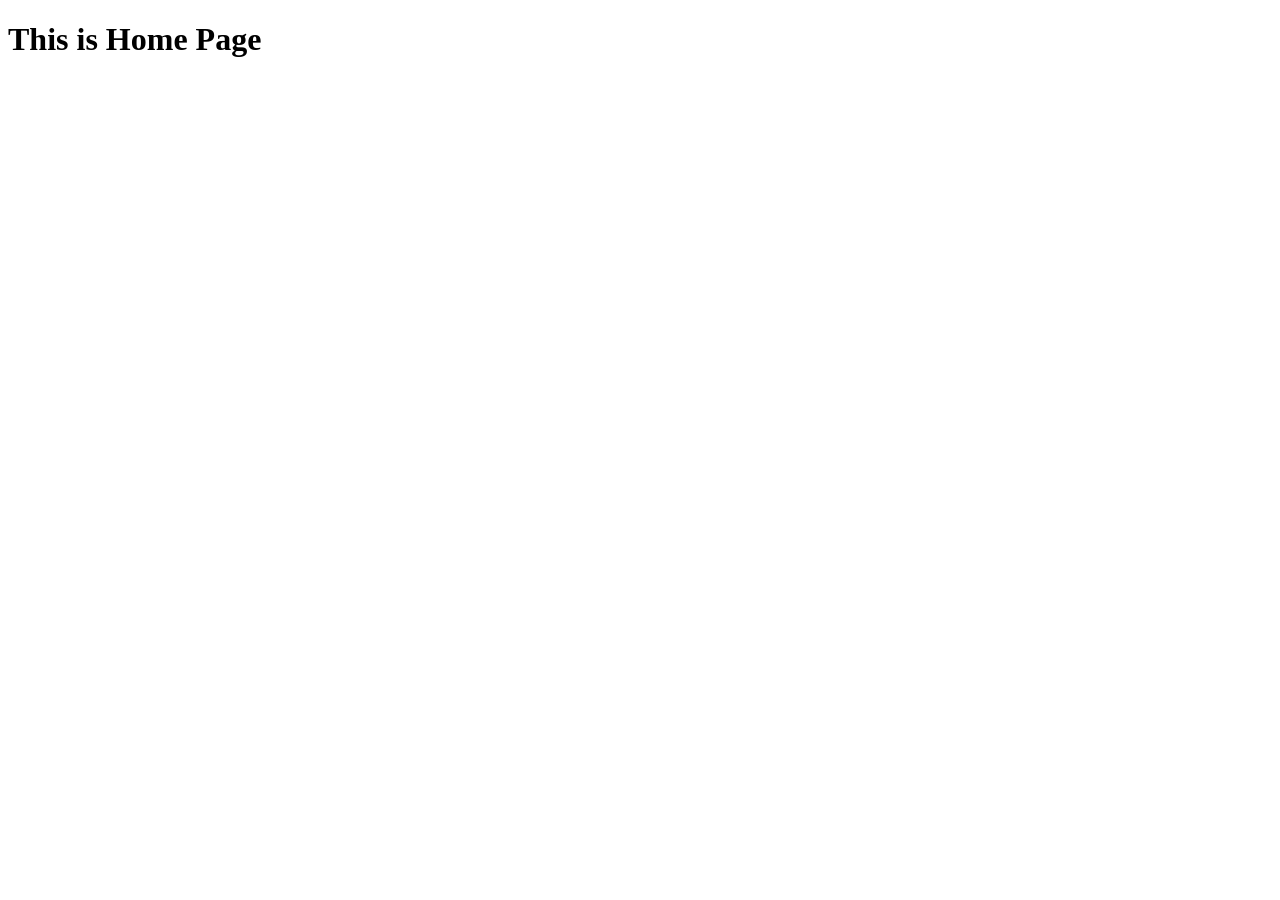
==== index.html @ 0b6b636c "Initial commit" ====
<!DOCTYPE html>
<html lang="en">
<head>
    <meta charset="UTF-8">
    <meta name="viewport" content="width=device-width, initial-scale=1.0">
    <title>Studio Ghibli</title>
</head>
<body>
    <h1>This is Home Page</h1>
</body>
</html>
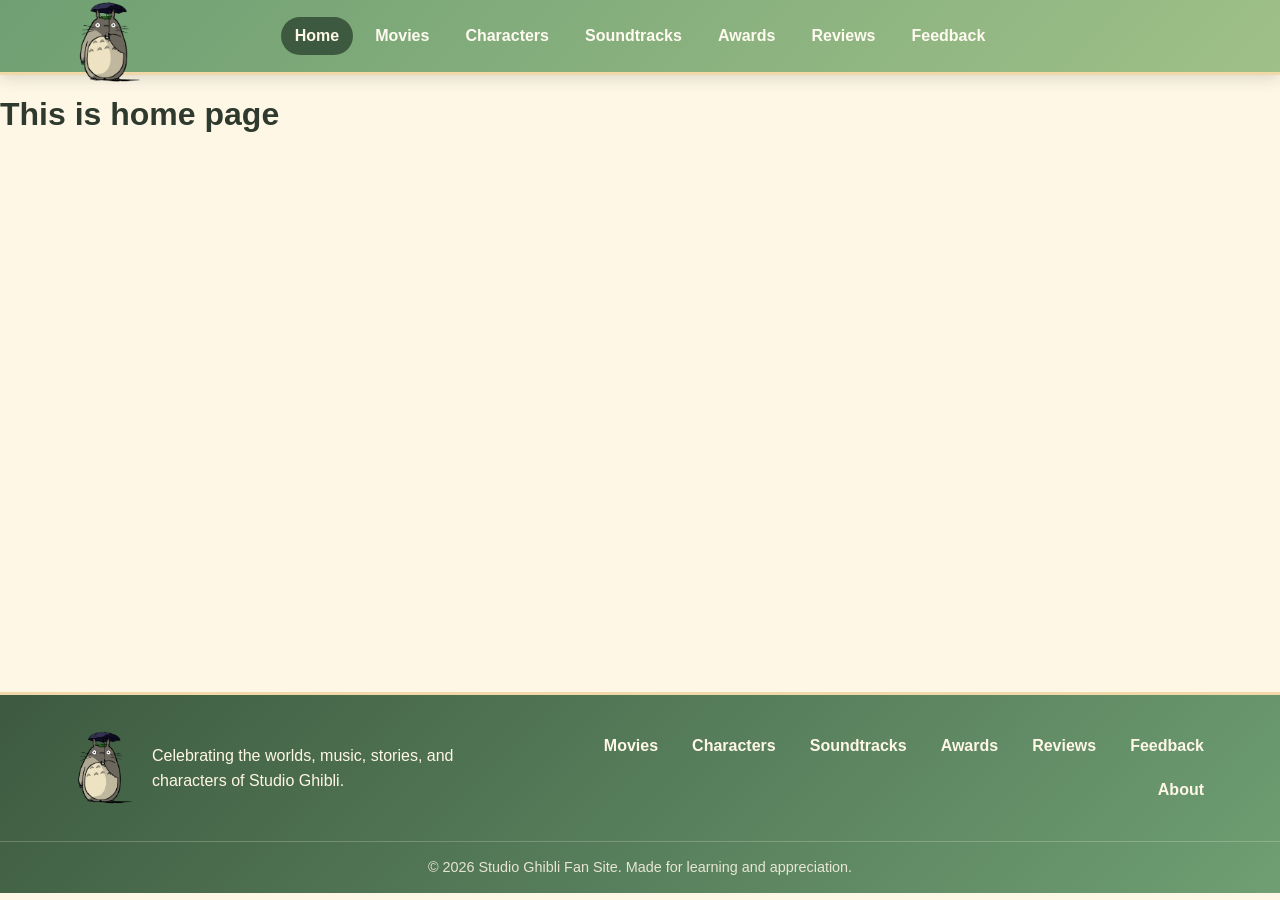
==== commit d8feaad8: "Developed nav bar and footer implemented responsive function for navbar and footer used Totoro as lo" ====
--- a/index.html
+++ b/index.html
@@ -1,11 +1,75 @@
 <!DOCTYPE html>
 <html lang="en">
+
 <head>
     <meta charset="UTF-8">
     <meta name="viewport" content="width=device-width, initial-scale=1.0">
     <title>Studio Ghibli</title>
+    <link rel="stylesheet" href="style/style.css">
 </head>
+
 <body>
-    <h1>This is Home Page</h1>
+    <header>
+        <nav class="navbar">
+            <div class="nav-container">
+
+                <!-- Logo -->
+                <div class="logo">
+                    <a href="index.html">
+                        <img src="assets/logo/pngwing.com.png" alt="Studio Ghibli Logo">
+                    </a>
+                </div>
+
+                <!-- Hamburger toggle -->
+                <input type="checkbox" id="menu-toggle" aria-label="Open navigation menu">
+                <label for="menu-toggle" class="menu-icon" aria-label="Toggle navigation menu">
+                    <span></span>
+                    <span></span>
+                    <span></span>
+                </label>
+
+                <!-- Menu -->
+                <ul class="menu">
+                    <li><a href="index.html" class="active">Home</a></li>
+                    <li><a href="movies.html">Movies</a></li>
+                    <li><a href="characters.html">Characters</a></li>
+                    <li><a href="soundtracks.html">Soundtracks</a></li>
+                    <li><a href="awards.html">Awards</a></li>
+                    <li><a href="reviews.html">Reviews</a></li>
+                    <li><a href="feedback.html">Feedback</a></li>
+                </ul>
+
+            </div>
+        </nav>
+    </header>
+
+    <main>
+        <h1>This is home page</h1>
+        <img src="assets/images/logo.png" alt="" width="1500px">
+    </main>
+
+    <footer class="site-footer">
+        <div class="footer-container">
+            <div class="footer-brand">
+                <img src="assets/logo/pngwing.com.png" alt="Studio Ghibli Logo">
+                <p>Celebrating the worlds, music, stories, and characters of Studio Ghibli.</p>
+            </div>
+
+            <div class="footer-links">
+                <a href="movies.html">Movies</a>
+                <a href="characters.html">Characters</a>
+                <a href="soundtracks.html">Soundtracks</a>
+                <a href="awards.html">Awards</a>
+                <a href="reviews.html">Reviews</a>
+                <a href="feedback.html">Feedback</a>
+                <a href="about.html">About</a>
+            </div>
+        </div>
+
+        <div class="footer-bottom">
+            <p>&copy; 2026 Studio Ghibli Fan Site. Made for learning and appreciation.</p>
+        </div>
+    </footer>
 </body>
-</html>+
+</html>
--- a/style/style.css
+++ b/style/style.css
@@ -0,0 +1,324 @@
+/* Reset small spacing issues */
+* {
+    box-sizing: border-box;
+}
+
+body {
+    margin: 0;
+    font-family: "Trebuchet MS", Arial, sans-serif;
+    background-color: #fff7e6;
+    color: #2f3a2f;
+    min-height: 100vh;
+}
+
+main {
+    min-height: 60vh;
+}
+
+header {
+    position: sticky;
+    top: 0;
+    z-index: 1000;
+}
+
+/* Navbar */
+.navbar {
+    background: linear-gradient(135deg, #6f9f73, #9fc088);
+    border-bottom: 3px solid #f0d8a8;
+    box-shadow: 0 4px 14px rgba(47, 58, 47, 0.16);
+}
+
+/* Container */
+.nav-container {
+    display: flex;
+    align-items: center;
+    justify-content: center;
+    position: relative;
+    max-width: 1200px;
+    margin: auto;
+    min-height: 72px;
+    padding: 10px 24px;
+}
+
+/* Logo */
+.logo {
+    display: flex;
+    align-items: center;
+    position: absolute;
+    left: 24px;
+    z-index: 2;
+}
+
+.logo img {
+    width: 80px;
+    display: block;
+    padding-top: 13px;
+}
+
+/* Menu */
+.menu {
+    list-style: none;
+    display: flex;
+    align-items: center;
+    justify-content: flex-end;
+    gap: 8px;
+    margin: 0;
+    padding: 0;
+}
+
+/* Links */
+.menu a {
+    display: block;
+    text-decoration: none;
+    color: #fffaf0;
+    font-weight: 600;
+    padding: 10px 14px;
+    border-radius: 999px;
+    transition: background-color 0.25s ease, color 0.25s ease, transform 0.25s ease;
+}
+
+/* Hover */
+.menu a:hover,
+.menu a:focus-visible {
+    background-color: rgba(255, 247, 230, 0.24);
+    color: #ffffff;
+    outline: none;
+    transform: translateY(-1px);
+}
+
+/* Active */
+.menu a.active {
+    background-color: #3d5a40;
+    color: #fff7e6;
+}
+
+/* Hide checkbox */
+#menu-toggle {
+    position: absolute;
+    opacity: 0;
+    pointer-events: none;
+}
+
+/* Hamburger icon */
+.menu-icon {
+    display: none;
+    flex-direction: column;
+    justify-content: center;
+    align-items: center;
+    cursor: pointer;
+    gap: 6px;
+    width: 44px;
+    height: 44px;
+    border: 2px solid rgba(255, 247, 230, 0.65);
+    border-radius: 50%;
+    background-color: rgba(61, 90, 64, 0.16);
+    transition: background-color 0.25s ease;
+}
+
+.menu-icon span {
+    width: 23px;
+    height: 3px;
+    background-color: #fff7e6;
+    display: block;
+    border-radius: 2px;
+    transition: transform 0.25s ease, opacity 0.25s ease;
+}
+
+/* Responsive */
+@media (max-width: 900px) {
+
+    .nav-container {
+        justify-content: space-between;
+        min-height: 56px;
+        padding: 4px 18px;
+    }
+
+    .logo {
+        position: absolute;
+        left: 18px;
+        top: 50%;
+        transform: translateY(-36%);
+    }
+
+    .logo img {
+        width: 70px;
+        padding-top: 0;
+    }
+
+    /* Show hamburger */
+    .menu-icon {
+        display: flex;
+        width: 40px;
+        height: 40px;
+        margin-left: auto;
+    }
+
+    #menu-toggle:focus-visible+.menu-icon {
+        outline: 3px solid #fff7e6;
+        outline-offset: 3px;
+    }
+
+    /* Hide menu initially */
+    .menu {
+        position: absolute;
+        top: calc(100% + 3px);
+        left: 18px;
+        right: 18px;
+        width: calc(100% - 36px);
+        max-height: 0;
+        overflow: hidden;
+        flex-direction: column;
+        align-items: stretch;
+        gap: 4px;
+        background-color: rgba(77, 116, 82, 0.98);
+        border: 0 solid #f0d8a8;
+        border-radius: 0 0 18px 18px;
+        box-shadow: 0 12px 24px rgba(47, 58, 47, 0.22);
+        transform: translateY(-8px);
+        opacity: 0;
+        visibility: hidden;
+        pointer-events: none;
+        transition: max-height 0.3s ease, opacity 0.25s ease, transform 0.25s ease, padding 0.25s ease, visibility 0.25s ease;
+    }
+
+    /* Show menu when checked */
+    #menu-toggle:checked+.menu-icon+.menu {
+        max-height: 480px;
+        padding: 12px;
+        border-width: 2px;
+        opacity: 1;
+        visibility: visible;
+        pointer-events: auto;
+        transform: translateY(0);
+    }
+
+    #menu-toggle:checked+.menu-icon {
+        background-color: rgba(61, 90, 64, 0.38);
+    }
+
+    #menu-toggle:checked+.menu-icon span:nth-child(1) {
+        transform: translateY(9px) rotate(45deg);
+    }
+
+    #menu-toggle:checked+.menu-icon span:nth-child(2) {
+        opacity: 0;
+    }
+
+    #menu-toggle:checked+.menu-icon span:nth-child(3) {
+        transform: translateY(-9px) rotate(-45deg);
+    }
+
+    /* Links full width */
+    .menu a {
+        width: 100%;
+        text-align: center;
+        padding: 13px 16px;
+        border-radius: 12px;
+    }
+}
+
+@media (max-width: 480px) {
+    .nav-container {
+        min-height: 50px;
+        padding: 3px 14px;
+    }
+
+    .logo {
+        left: 14px;
+    }
+
+    .logo img {
+        width: 62px;
+    }
+
+    .menu {
+        left: 14px;
+        right: 14px;
+        width: calc(100% - 28px);
+    }
+}
+
+/* Footer */
+.site-footer {
+    margin-top: 56px;
+    background: linear-gradient(135deg, #3d5a40, #6f9f73);
+    border-top: 3px solid #f0d8a8;
+    color: #fff7e6;
+}
+
+.footer-container {
+    display: flex;
+    align-items: center;
+    justify-content: space-between;
+    gap: 32px;
+    max-width: 1200px;
+    margin: 0 auto;
+    padding: 32px 24px;
+}
+
+.footer-brand {
+    display: flex;
+    align-items: center;
+    gap: 16px;
+    max-width: 430px;
+}
+
+.footer-brand img {
+    width: 72px;
+    height: auto;
+    flex-shrink: 0;
+}
+
+.footer-brand p,
+.footer-bottom p {
+    margin: 0;
+    line-height: 1.6;
+}
+
+.footer-links {
+    display: flex;
+    flex-wrap: wrap;
+    justify-content: flex-end;
+    gap: 10px;
+}
+
+.footer-links a {
+    color: #fff7e6;
+    text-decoration: none;
+    font-weight: 600;
+    padding: 8px 12px;
+    border-radius: 999px;
+    transition: background-color 0.25s ease, transform 0.25s ease;
+}
+
+.footer-links a:hover,
+.footer-links a:focus-visible {
+    background-color: rgba(255, 247, 230, 0.18);
+    outline: none;
+    transform: translateY(-1px);
+}
+
+.footer-bottom {
+    border-top: 1px solid rgba(255, 247, 230, 0.22);
+    padding: 14px 24px;
+    text-align: center;
+    font-size: 0.9rem;
+    color: rgba(255, 247, 230, 0.86);
+}
+
+@media (max-width: 760px) {
+    .footer-container {
+        flex-direction: column;
+        align-items: center;
+        text-align: center;
+        padding: 28px 18px;
+    }
+
+    .footer-brand {
+        flex-direction: column;
+    }
+
+    .footer-links {
+        justify-content: center;
+    }
+}
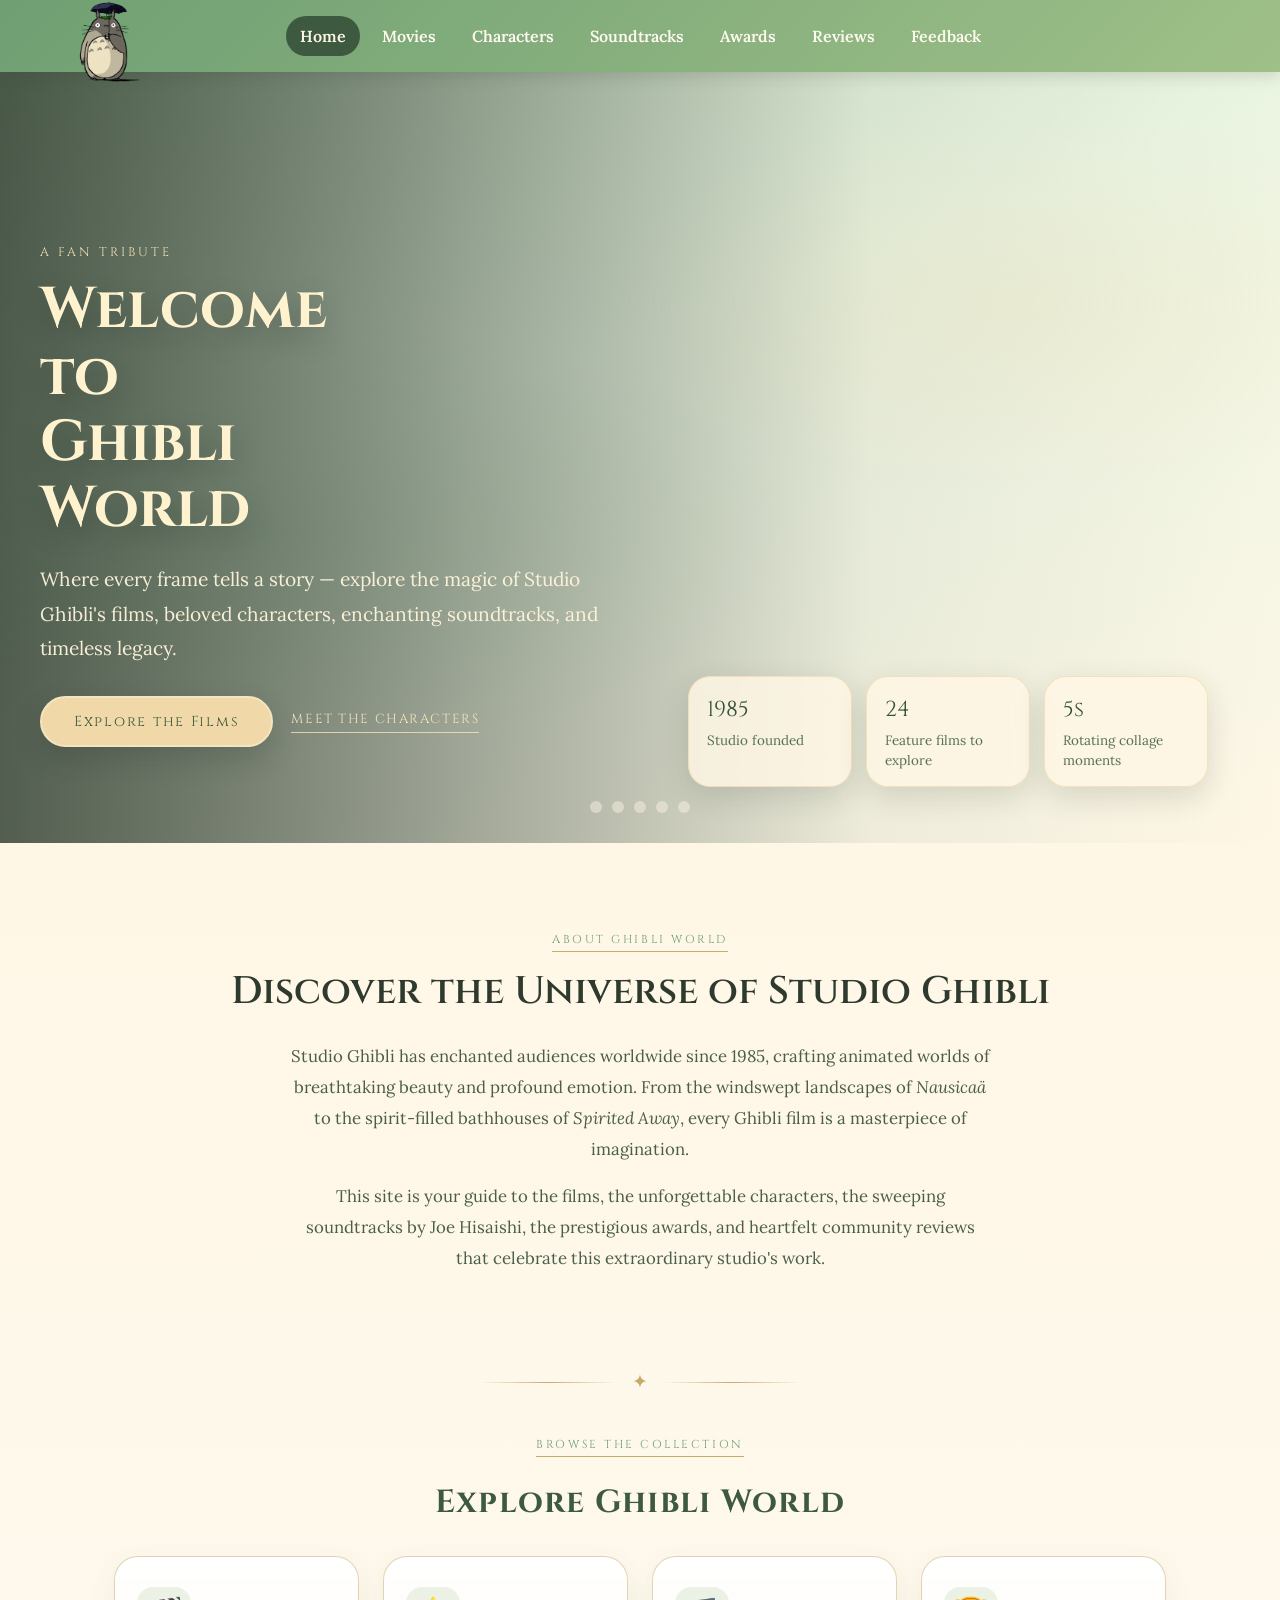
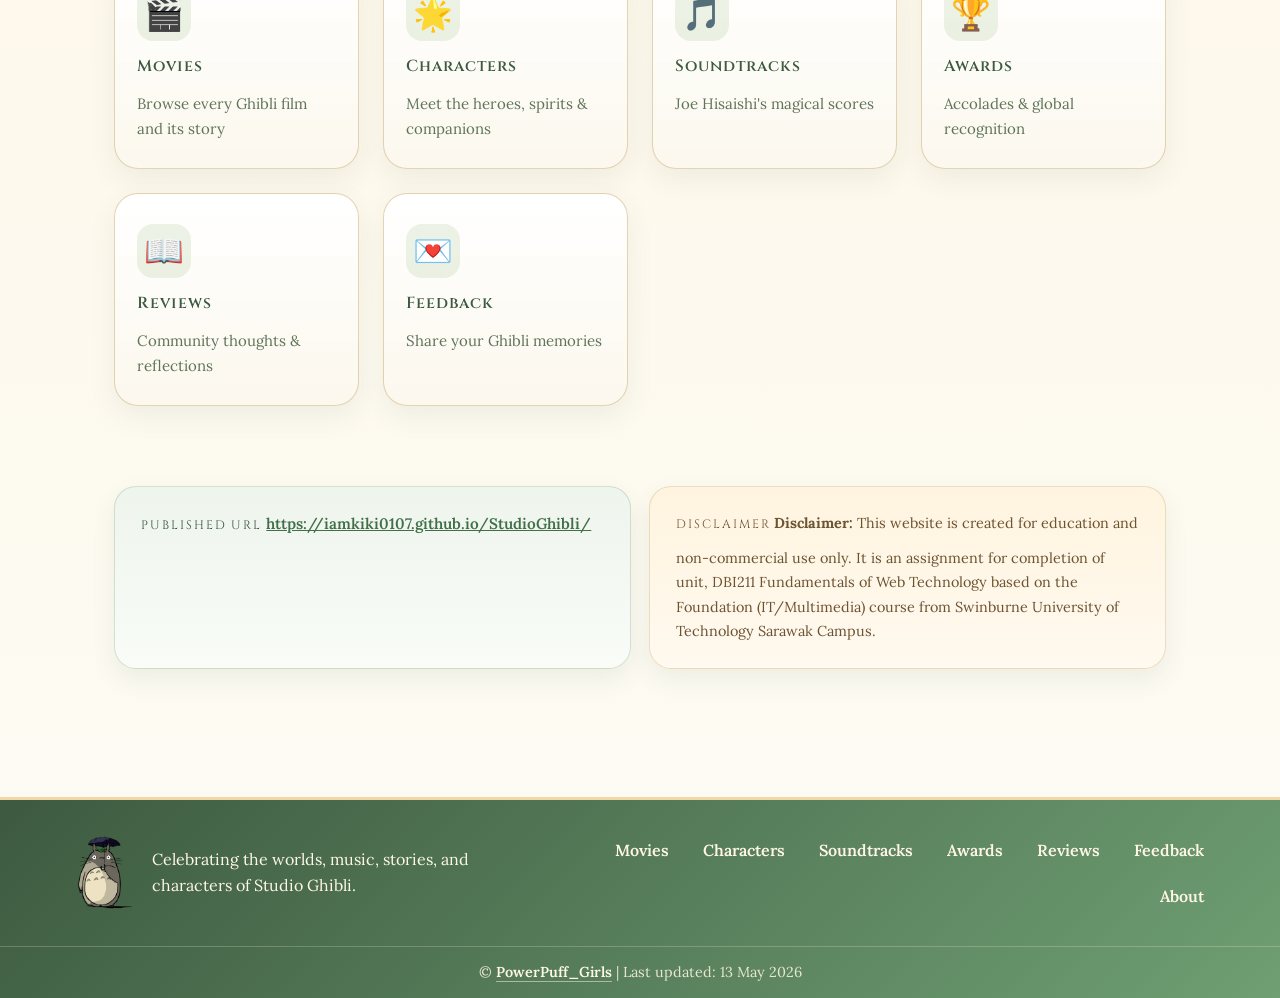
==== commit e75ad0bc: "Initial homepage setup and fixed footer to align with assignment requirements" ====
--- a/index.html
+++ b/index.html
@@ -4,8 +4,12 @@
 <head>
     <meta charset="UTF-8">
     <meta name="viewport" content="width=device-width, initial-scale=1.0">
-    <title>Studio Ghibli</title>
+    <link rel="icon" type="image/svg+xml" href="assets/logo/favicon.svg">
+    <title>Studio Ghibli - Home</title>
     <link rel="stylesheet" href="style/style.css">
+    <link
+        href="https://fonts.googleapis.com/css2?family=Cinzel:wght@400;600;700&family=Lora:ital,wght@0,400;0,500;1,400&display=swap"
+        rel="stylesheet">
 </head>
 
 <body>
@@ -43,9 +47,155 @@
         </nav>
     </header>
 
+    <!-- ════════════════════════════════
+         MAIN CONTENT
+    ════════════════════════════════ -->
     <main>
-        <h1>This is home page</h1>
-        <img src="assets/images/logo.png" alt="" width="1500px">
+
+        <!-- ── HERO BANNER ── -->
+        <section class="hero" aria-label="Hero banner">
+            <div class="hero-image-wrap" aria-hidden="true">
+                <img class="hero-slide" src="assets/images/hero-collage/Ghibli-hero-collage-1.jpg"
+                    alt="Studio Ghibli collage featuring iconic scenes">
+                <img class="hero-slide" src="assets/images/hero-collage/Ghibli-hero-collage-2.jpg"
+                    alt="Studio Ghibli collage featuring beloved characters">
+                <img class="hero-slide" src="assets/images/hero-collage/Ghibli-hero-collage-3.jpg"
+                    alt="Studio Ghibli collage featuring magical landscapes">
+                <img class="hero-slide" src="assets/images/hero-collage/Ghibli-hero-collage-4.jpg"
+                    alt="Studio Ghibli collage featuring expressive moments">
+                <img class="hero-slide" src="assets/images/hero-collage/Ghibli-hero-collage-5.jpg"
+                    alt="Studio Ghibli collage featuring fantasy worlds">
+            </div>
+
+            <div class="hero-overlay"></div>
+
+            <div class="hero-content">
+                <p class="hero-eyebrow">A fan tribute</p>
+                <h1 class="hero-title">Welcome to<br>Ghibli World</h1>
+                <p class="hero-subtitle">
+                    Where every frame tells a story — explore the magic of Studio Ghibli's films,
+                    beloved characters, enchanting soundtracks, and timeless legacy.
+                </p>
+                <div class="hero-actions">
+                    <a href="movies.html" class="hero-cta">Explore the Films</a>
+                    <a href="characters.html" class="hero-link">Meet the Characters</a>
+                </div>
+            </div>
+
+            <div class="hero-facts" aria-label="Studio Ghibli highlights">
+                <article class="hero-fact">
+                    <span class="hero-fact-value">1985</span>
+                    <span class="hero-fact-label">Studio founded</span>
+                </article>
+                <article class="hero-fact">
+                    <span class="hero-fact-value">24</span>
+                    <span class="hero-fact-label">Feature films to explore</span>
+                </article>
+                <article class="hero-fact">
+                    <span class="hero-fact-value">5s</span>
+                    <span class="hero-fact-label">Rotating collage moments</span>
+                </article>
+            </div>
+
+            <div class="hero-dots" aria-hidden="true">
+                <span class="hero-dot"></span>
+                <span class="hero-dot"></span>
+                <span class="hero-dot"></span>
+                <span class="hero-dot"></span>
+                <span class="hero-dot"></span>
+            </div>
+        </section>
+
+
+        <!-- ── INTRODUCTION ── -->
+        <section class="intro-section" aria-label="Introduction">
+            <span class="section-label">About Ghibli World</span>
+            <h2>Discover the Universe of Studio Ghibli</h2>
+            <p>
+                Studio Ghibli has enchanted audiences worldwide since 1985, crafting animated worlds of breathtaking
+                beauty and profound emotion. From the windswept landscapes of <em>Nausicaä</em> to the spirit-filled
+                bathhouses of <em>Spirited Away</em>, every Ghibli film is a masterpiece of imagination.
+            </p>
+            <p>
+                This site is your guide to the films, the unforgettable characters, the sweeping soundtracks
+                by Joe Hisaishi, the prestigious awards, and heartfelt community reviews that celebrate
+                this extraordinary studio's work.
+            </p>
+        </section>
+
+
+        <!-- ── DECORATIVE DIVIDER ── -->
+        <div class="divider" aria-hidden="true">
+            <div class="divider-line"></div>
+            <span class="divider-icon">✦</span>
+            <div class="divider-line"></div>
+        </div>
+
+
+        <!-- ── QUICK LINKS CARDS ── -->
+        <section class="quicklinks-section" aria-label="Site sections">
+            <span class="section-label">Browse the collection</span>
+            <h3>Explore Ghibli World</h3>
+            <div class="cards-grid">
+
+                <a href="movies.html" class="card">
+                    <span class="card-icon">🎬</span>
+                    <span class="card-label">Movies</span>
+                    <span class="card-desc">Browse every Ghibli film and its story</span>
+                </a>
+
+                <a href="characters.html" class="card">
+                    <span class="card-icon">🌟</span>
+                    <span class="card-label">Characters</span>
+                    <span class="card-desc">Meet the heroes, spirits & companions</span>
+                </a>
+
+                <a href="soundtracks.html" class="card">
+                    <span class="card-icon">🎵</span>
+                    <span class="card-label">Soundtracks</span>
+                    <span class="card-desc">Joe Hisaishi's magical scores</span>
+                </a>
+
+                <a href="awards.html" class="card">
+                    <span class="card-icon">🏆</span>
+                    <span class="card-label">Awards</span>
+                    <span class="card-desc">Accolades & global recognition</span>
+                </a>
+
+                <a href="reviews.html" class="card">
+                    <span class="card-icon">📖</span>
+                    <span class="card-label">Reviews</span>
+                    <span class="card-desc">Community thoughts & reflections</span>
+                </a>
+
+                <a href="feedback.html" class="card">
+                    <span class="card-icon">💌</span>
+                    <span class="card-label">Feedback</span>
+                    <span class="card-desc">Share your Ghibli memories</span>
+                </a>
+
+            </div>
+        </section>
+
+
+        <!-- ── NOTICE BOXES ── -->
+        <section class="notice-section" aria-label="Site information">
+            <div class="notice-box url">
+                <span class="notice-label">Published URL</span>
+                <a href="https://iamkiki0107.github.io/StudioGhibli/" target="_blank" rel="noopener">
+                    https://iamkiki0107.github.io/StudioGhibli/
+                </a>
+            </div>
+
+            <div class="notice-box disclaimer">
+                <span class="notice-label">Disclaimer</span>
+                <strong>Disclaimer:</strong> This website is created for education and non-commercial use only. It is
+                an assignment for completion of unit, DBI211 Fundamentals of Web Technology based on the Foundation
+                (IT/Multimedia) course from Swinburne University of Technology Sarawak Campus.
+            </div>
+
+        </section>
+
     </main>
 
     <footer class="site-footer">
@@ -67,7 +217,7 @@
         </div>
 
         <div class="footer-bottom">
-            <p>&copy; 2026 Studio Ghibli Fan Site. Made for learning and appreciation.</p>
+            <p>&copy; <a href="about.html">PowerPuff_Girls</a> | Last updated: 13 May 2026</p>
         </div>
     </footer>
 </body>
--- a/style/style.css
+++ b/style/style.css
@@ -1,3 +1,7 @@
+/* =========================================================
+   1. GLOBAL / RESET STYLES
+   ========================================================= */
+
 /* Reset small spacing issues */
 * {
     box-sizing: border-box;
@@ -5,30 +9,40 @@
 
 body {
     margin: 0;
-    font-family: "Trebuchet MS", Arial, sans-serif;
+    font-family: 'Lora', serif;
     background-color: #fff7e6;
     color: #2f3a2f;
     min-height: 100vh;
+    background:
+        radial-gradient(circle at top, rgba(255, 247, 230, 0.55), transparent 32%),
+        linear-gradient(180deg, #f7f1dd 0%, #fff7e6 34%, #fcfbf4 100%);
 }
 
 main {
     min-height: 60vh;
-}
-
+    overflow: hidden;
+}
+
+/* Sticky header */
 header {
     position: sticky;
     top: 0;
     z-index: 1000;
 }
 
-/* Navbar */
+
+/* =========================================================
+   2. NAVBAR (HEADER SECTION)
+   ========================================================= */
+
+/* Navbar background */
 .navbar {
     background: linear-gradient(135deg, #6f9f73, #9fc088);
-    border-bottom: 3px solid #f0d8a8;
+    /* border-bottom: 3px solid #f0d8a8; */
     box-shadow: 0 4px 14px rgba(47, 58, 47, 0.16);
 }
 
-/* Container */
+/* Navbar container (layout) */
 .nav-container {
     display: flex;
     align-items: center;
@@ -40,7 +54,11 @@
     padding: 10px 24px;
 }
 
-/* Logo */
+
+/* =========================================================
+   3. LOGO (LEFT SIDE)
+   ========================================================= */
+
 .logo {
     display: flex;
     align-items: center;
@@ -55,7 +73,11 @@
     padding-top: 13px;
 }
 
-/* Menu */
+
+/* =========================================================
+   4. NAVIGATION MENU (CENTER LINKS)
+   ========================================================= */
+
 .menu {
     list-style: none;
     display: flex;
@@ -66,7 +88,7 @@
     padding: 0;
 }
 
-/* Links */
+/* Navigation links */
 .menu a {
     display: block;
     text-decoration: none;
@@ -74,10 +96,12 @@
     font-weight: 600;
     padding: 10px 14px;
     border-radius: 999px;
-    transition: background-color 0.25s ease, color 0.25s ease, transform 0.25s ease;
-}
-
-/* Hover */
+    transition: background-color 0.25s ease,
+        color 0.25s ease,
+        transform 0.25s ease;
+}
+
+/* Hover + focus effect */
 .menu a:hover,
 .menu a:focus-visible {
     background-color: rgba(255, 247, 230, 0.24);
@@ -86,20 +110,25 @@
     transform: translateY(-1px);
 }
 
-/* Active */
+/* Active page */
 .menu a.active {
     background-color: #3d5a40;
     color: #fff7e6;
 }
 
-/* Hide checkbox */
+
+/* =========================================================
+   5. HAMBURGER MENU (NO JS)
+   ========================================================= */
+
+/* Hidden checkbox toggle */
 #menu-toggle {
     position: absolute;
     opacity: 0;
     pointer-events: none;
 }
 
-/* Hamburger icon */
+/* Hamburger button */
 .menu-icon {
     display: none;
     flex-direction: column;
@@ -115,6 +144,7 @@
     transition: background-color 0.25s ease;
 }
 
+/* Hamburger lines */
 .menu-icon span {
     width: 23px;
     height: 3px;
@@ -124,15 +154,21 @@
     transition: transform 0.25s ease, opacity 0.25s ease;
 }
 
-/* Responsive */
+
+/* =========================================================
+   6. RESPONSIVE DESIGN (TABLET & MOBILE)
+   ========================================================= */
+
 @media (max-width: 900px) {
 
+    /* Navbar layout adjustment */
     .nav-container {
         justify-content: space-between;
         min-height: 56px;
         padding: 4px 18px;
     }
 
+    /* Logo positioning */
     .logo {
         position: absolute;
         left: 18px;
@@ -153,6 +189,7 @@
         margin-left: auto;
     }
 
+    /* Accessibility focus */
     #menu-toggle:focus-visible+.menu-icon {
         outline: 3px solid #fff7e6;
         outline-offset: 3px;
@@ -165,23 +202,33 @@
         left: 18px;
         right: 18px;
         width: calc(100% - 36px);
+
         max-height: 0;
         overflow: hidden;
+
         flex-direction: column;
         align-items: stretch;
         gap: 4px;
+
         background-color: rgba(77, 116, 82, 0.98);
         border: 0 solid #f0d8a8;
         border-radius: 0 0 18px 18px;
+
         box-shadow: 0 12px 24px rgba(47, 58, 47, 0.22);
+
         transform: translateY(-8px);
         opacity: 0;
         visibility: hidden;
         pointer-events: none;
-        transition: max-height 0.3s ease, opacity 0.25s ease, transform 0.25s ease, padding 0.25s ease, visibility 0.25s ease;
-    }
-
-    /* Show menu when checked */
+
+        transition: max-height 0.3s ease,
+            opacity 0.25s ease,
+            transform 0.25s ease,
+            padding 0.25s ease,
+            visibility 0.25s ease;
+    }
+
+    /* Show menu when checkbox is checked */
     #menu-toggle:checked+.menu-icon+.menu {
         max-height: 480px;
         padding: 12px;
@@ -192,6 +239,7 @@
         transform: translateY(0);
     }
 
+    /* Animate hamburger → X */
     #menu-toggle:checked+.menu-icon {
         background-color: rgba(61, 90, 64, 0.38);
     }
@@ -208,7 +256,7 @@
         transform: translateY(-9px) rotate(-45deg);
     }
 
-    /* Links full width */
+    /* Full-width links */
     .menu a {
         width: 100%;
         text-align: center;
@@ -217,7 +265,10 @@
     }
 }
 
+
+/* Small mobile screens */
 @media (max-width: 480px) {
+
     .nav-container {
         min-height: 50px;
         padding: 3px 14px;
@@ -238,7 +289,11 @@
     }
 }
 
-/* Footer */
+
+/* =========================================================
+   7. FOOTER SECTION
+   ========================================================= */
+
 .site-footer {
     margin-top: 56px;
     background: linear-gradient(135deg, #3d5a40, #6f9f73);
@@ -246,6 +301,7 @@
     color: #fff7e6;
 }
 
+/* Footer layout */
 .footer-container {
     display: flex;
     align-items: center;
@@ -256,6 +312,7 @@
     padding: 32px 24px;
 }
 
+/* Brand area */
 .footer-brand {
     display: flex;
     align-items: center;
@@ -275,6 +332,7 @@
     line-height: 1.6;
 }
 
+/* Footer links */
 .footer-links {
     display: flex;
     flex-wrap: wrap;
@@ -288,7 +346,8 @@
     font-weight: 600;
     padding: 8px 12px;
     border-radius: 999px;
-    transition: background-color 0.25s ease, transform 0.25s ease;
+    transition: background-color 0.25s ease,
+        transform 0.25s ease;
 }
 
 .footer-links a:hover,
@@ -298,6 +357,7 @@
     transform: translateY(-1px);
 }
 
+/* Bottom footer */
 .footer-bottom {
     border-top: 1px solid rgba(255, 247, 230, 0.22);
     padding: 14px 24px;
@@ -306,7 +366,27 @@
     color: rgba(255, 247, 230, 0.86);
 }
 
+.footer-bottom a {
+    color: #fff7e6;
+    font-weight: 600;
+    text-decoration: none;
+    border-bottom: 1px solid rgba(255, 247, 230, 0.5);
+}
+
+.footer-bottom a:hover,
+.footer-bottom a:focus-visible {
+    color: #f0d8a8;
+    border-color: #f0d8a8;
+    outline: none;
+}
+
+
+/* =========================================================
+   8. FOOTER RESPONSIVE
+   ========================================================= */
+
 @media (max-width: 760px) {
+
     .footer-container {
         flex-direction: column;
         align-items: center;
@@ -322,3 +402,593 @@
         justify-content: center;
     }
 }
+
+/* ── HOME PAGE STYLES ── */
+
+:root {
+    --cream: #fff7e6;
+    --green-dark: #3d5a40;
+    --green-mid: #6f9f73;
+    --green-light: #9fc088;
+    --gold: #f0d8a8;
+    --gold-deep: #c8a96e;
+    --ink: #2f3a2f;
+    --blush: #f9f0e0;
+}
+
+/* ── HERO SECTION ── */
+.hero {
+    position: relative;
+    width: 100%;
+    min-height: 720px;
+    display: flex;
+    align-items: center;
+    justify-content: center;
+    overflow: hidden;
+    padding: 160px 24px 96px;
+    background: linear-gradient(160deg, #c9dfc4 0%, #e8f5e2 40%, #fff7e6 100%);
+}
+
+/* Decorative floating shapes */
+.hero::before {
+    content: "";
+    position: absolute;
+    inset: 0;
+    background:
+        radial-gradient(ellipse 60% 40% at 20% 60%, rgba(111, 159, 115, 0.18) 0%, transparent 70%),
+        radial-gradient(ellipse 50% 35% at 80% 30%, rgba(240, 216, 168, 0.22) 0%, transparent 70%),
+        linear-gradient(90deg, rgba(27, 43, 29, 0.32) 0%, rgba(27, 43, 29, 0.12) 36%, rgba(255, 247, 230, 0.05) 100%);
+    pointer-events: none;
+}
+
+.hero-image-wrap {
+    position: absolute;
+    inset: 0;
+    overflow: hidden;
+}
+
+.hero-slide {
+    position: absolute;
+    inset: 0;
+    width: 100%;
+    height: 100%;
+    object-fit: cover;
+    object-position: center center;
+    opacity: 0;
+    transform: scale(1.04);
+    animation: heroSlideshow 25s infinite;
+}
+
+.hero-slide:nth-child(1) {
+    animation-delay: 0s;
+}
+
+.hero-slide:nth-child(2) {
+    animation-delay: 5s;
+}
+
+.hero-slide:nth-child(3) {
+    animation-delay: 10s;
+}
+
+.hero-slide:nth-child(4) {
+    animation-delay: 15s;
+}
+
+.hero-slide:nth-child(5) {
+    animation-delay: 20s;
+}
+
+/* Gradient overlay so text is readable */
+.hero-overlay {
+    position: absolute;
+    inset: 0;
+    background:
+        linear-gradient(90deg, rgba(28, 41, 28, 0.62) 0%, rgba(47, 58, 47, 0.36) 34%, rgba(255, 247, 230, 0.10) 68%);
+        /* linear-gradient(to bottom, rgba(255, 247, 230, 0.06) 0%, rgba(255, 247, 230, 0.46) 58%, rgba(255, 247, 230, 0.95) 100%); */
+}
+
+/* Hero text content */
+.hero-content {
+    position: relative;
+    z-index: 2;
+    width: min(100%, 1200px);
+    margin: 0 auto;
+    padding: 0;
+    text-align: left;
+    color: var(--cream);
+    animation: fadeUp 0.9s ease both;
+}
+
+.hero-eyebrow {
+    font-family: 'Cinzel', serif;
+    font-size: 0.78rem;
+    letter-spacing: 0.25em;
+    text-transform: uppercase;
+    color: #f3dfb5;
+    margin-bottom: 16px;
+    opacity: 1;
+}
+
+.hero-title {
+    font-family: 'Cinzel', serif;
+    font-size: clamp(2.2rem, 6vw, 3.6rem);
+    font-weight: 700;
+    color: #fff2cf;
+    line-height: 1.15;
+    margin: 0 0 20px;
+    max-width: 9ch;
+    text-shadow: 0 10px 28px rgba(25, 33, 26, 0.28);
+}
+
+.hero-subtitle {
+    font-family: 'Lora', serif;
+    font-size: clamp(1rem, 2.2vw, 1.2rem);
+    color: rgba(255, 244, 220, 0.95);
+    line-height: 1.8;
+    margin: 0 0 30px;
+    max-width: 36rem;
+}
+
+.hero-actions {
+    display: flex;
+    align-items: center;
+    gap: 18px;
+    flex-wrap: wrap;
+}
+
+.hero-cta {
+    display: inline-block;
+    background: #f0d8a8;
+    color: var(--green-dark);
+    font-family: 'Cinzel', serif;
+    font-size: 0.9rem;
+    letter-spacing: 0.12em;
+    text-decoration: none;
+    padding: 14px 32px;
+    border-radius: 999px;
+    border: 2px solid #f4e4bf;
+    transition: background 0.25s ease, color 0.25s ease, border-color 0.25s ease, transform 0.2s ease;
+    box-shadow: 0 12px 28px rgba(28, 41, 28, 0.2);
+}
+
+.hero-link {
+    color: #f6e4bc;
+    font-family: 'Cinzel', serif;
+    font-size: 0.82rem;
+    letter-spacing: 0.12em;
+    text-transform: uppercase;
+    text-decoration: none;
+    padding-bottom: 4px;
+    border-bottom: 1px solid rgba(246, 228, 188, 0.8);
+    transition: border-color 0.25s ease, color 0.25s ease;
+}
+
+.hero-link:hover,
+.hero-link:focus-visible {
+    color: #fff7e6;
+    border-color: #fff7e6;
+}
+
+.hero-cta:hover {
+    background: rgba(61, 90, 64, 0.85);
+    color: #fff7e6;
+    border-color: #f0d8a8;
+    transform: translateY(-2px);
+}
+
+.hero-facts {
+    position: absolute;
+    right: clamp(24px, 6vw, 72px);
+    bottom: 56px;
+    z-index: 2;
+    display: grid;
+    grid-template-columns: repeat(3, minmax(120px, 1fr));
+    gap: 14px;
+    width: min(100%, 520px);
+}
+
+.hero-fact {
+    background: rgba(255, 247, 230, 0.82);
+    border: 1px solid rgba(240, 216, 168, 0.7);
+    border-radius: 22px;
+    backdrop-filter: blur(10px);
+    padding: 18px 18px 16px;
+    box-shadow: 0 10px 30px rgba(27, 43, 29, 0.14);
+}
+
+.hero-fact-value {
+    display: block;
+    font-family: 'Cinzel', serif;
+    font-size: 1.35rem;
+    color: #355238;
+    margin-bottom: 6px;
+}
+
+.hero-fact-label {
+    display: block;
+    color: #557056;
+    font-size: 0.84rem;
+    line-height: 1.5;
+}
+
+.hero-dots {
+    position: absolute;
+    left: 50%;
+    bottom: 30px;
+    z-index: 2;
+    display: flex;
+    align-items: center;
+    gap: 10px;
+    transform: translateX(-50%);
+}
+
+.hero-dot {
+    width: 12px;
+    height: 12px;
+    border-radius: 999px;
+    background: rgba(255, 247, 230, 0.45);
+    animation: heroDotPulse 25s infinite;
+}
+
+.hero-dot:nth-child(1) {
+    animation-delay: 0s;
+}
+
+.hero-dot:nth-child(2) {
+    animation-delay: 5s;
+}
+
+.hero-dot:nth-child(3) {
+    animation-delay: 10s;
+}
+
+.hero-dot:nth-child(4) {
+    animation-delay: 15s;
+}
+
+.hero-dot:nth-child(5) {
+    animation-delay: 20s;
+}
+
+/* Placeholder for when no image is present */
+.hero-placeholder {
+    position: absolute;
+    inset: 0;
+    display: flex;
+    align-items: center;
+    justify-content: center;
+    background: linear-gradient(135deg, #c9dfc4 0%, #e8f5e2 50%, #d4e8ce 100%);
+}
+
+.hero-placeholder-text {
+    font-family: 'Lora', serif;
+    font-style: italic;
+    color: rgba(61, 90, 64, 0.4);
+    font-size: 1rem;
+    letter-spacing: 0.05em;
+}
+
+/* ── INTRO / ABOUT SECTION ── */
+.intro-section {
+    position: relative;
+    max-width: 960px;
+    margin: 0 auto;
+    padding: 84px 32px 42px;
+    text-align: center;
+    animation: fadeUp 0.9s 0.2s ease both;
+}
+
+.section-label {
+    display: inline-block;
+    font-family: 'Cinzel', serif;
+    font-size: 0.72rem;
+    letter-spacing: 0.22em;
+    text-transform: uppercase;
+    color: var(--green-mid);
+    margin-bottom: 14px;
+    border-bottom: 1px solid var(--gold-deep);
+    padding-bottom: 4px;
+}
+
+.intro-section h2 {
+    font-family: 'Cinzel', serif;
+    font-size: clamp(1.6rem, 4vw, 2.4rem);
+    font-weight: 600;
+    color: var(--ink);
+    margin: 0 0 24px;
+}
+
+.intro-section p {
+    font-family: 'Lora', serif;
+    font-size: 1.05rem;
+    line-height: 1.85;
+    color: #4a5e4a;
+    max-width: 700px;
+    margin: 0 auto 16px;
+}
+
+/* Decorative divider */
+.divider {
+    display: flex;
+    align-items: center;
+    gap: 16px;
+    max-width: 320px;
+    margin: 40px auto;
+}
+
+.divider-line {
+    flex: 1;
+    height: 1px;
+    background: linear-gradient(to right, transparent, var(--gold-deep), transparent);
+}
+
+.divider-icon {
+    font-size: 1.2rem;
+    color: var(--gold-deep);
+    line-height: 1;
+}
+
+/* ── QUICK LINKS CARDS ── */
+.quicklinks-section {
+    max-width: 1100px;
+    margin: 0 auto;
+    padding: 0 24px 80px;
+    text-align: center;
+}
+
+.quicklinks-section h3 {
+    font-family: 'Cinzel', serif;
+    font-size: clamp(1.4rem, 3vw, 2rem);
+    color: var(--green-dark);
+    margin: 10px 0 32px;
+    letter-spacing: 0.04em;
+}
+
+.cards-grid {
+    display: grid;
+    grid-template-columns: repeat(auto-fit, minmax(220px, 1fr));
+    gap: 24px;
+}
+
+.card {
+    position: relative;
+    background:
+        linear-gradient(180deg, rgba(255, 255, 255, 0.96) 0%, rgba(252, 248, 238, 0.98) 100%);
+    border: 1.5px solid rgba(200, 169, 110, 0.5);
+    border-radius: 24px;
+    padding: 30px 22px 26px;
+    text-align: left;
+    text-decoration: none;
+    display: flex;
+    flex-direction: column;
+    align-items: flex-start;
+    gap: 14px;
+    transition: transform 0.25s ease, box-shadow 0.25s ease, border-color 0.25s ease;
+    box-shadow: 0 10px 28px rgba(61, 90, 64, 0.08);
+}
+
+
+.card:hover {
+    transform: translateY(-5px);
+    box-shadow: 0 12px 32px rgba(61, 90, 64, 0.16);
+    border-color: var(--green-light);
+}
+
+.card-icon {
+    font-size: 2rem;
+    line-height: 1;
+    display: inline-flex;
+    width: 54px;
+    height: 54px;
+    align-items: center;
+    justify-content: center;
+    border-radius: 16px;
+    background: rgba(159, 192, 136, 0.2);
+}
+
+.card-label {
+    font-family: 'Cinzel', serif;
+    font-size: 1rem;
+    letter-spacing: 0.06em;
+    color: var(--green-dark);
+    font-weight: 600;
+}
+
+.card-desc {
+    font-family: 'Lora', serif;
+    font-size: 0.94rem;
+    color: #5f7559;
+    line-height: 1.7;
+}
+
+/* ── NOTICE BOXES ── */
+.notice-section {
+    max-width: 1100px;
+    margin: 0 auto 72px;
+    padding: 0 24px;
+    display: grid;
+    grid-template-columns: repeat(2, minmax(0, 1fr));
+    gap: 18px;
+}
+
+.notice-box {
+    border-radius: 22px;
+    padding: 24px 26px;
+    font-family: 'Lora', serif;
+    font-size: 0.95rem;
+    line-height: 1.7;
+    text-align: left;
+    box-shadow: 0 10px 24px rgba(61, 90, 64, 0.08);
+}
+
+.notice-label {
+    display: inline-block;
+    margin-bottom: 10px;
+    font-family: 'Cinzel', serif;
+    font-size: 0.76rem;
+    letter-spacing: 0.16em;
+    text-transform: uppercase;
+}
+
+.notice-box.url {
+    background: linear-gradient(180deg, #eef5ed 0%, #f9fcf7 100%);
+    border: 1.5px solid rgba(111, 159, 115, 0.28);
+    color: #315137;
+}
+
+.notice-box.url a {
+    color: #406f48;
+    font-weight: 600;
+    word-break: break-word;
+}
+
+.notice-box.disclaimer {
+    background: linear-gradient(180deg, #fff4df 0%, #fff9ef 100%);
+    border: 1.5px solid rgba(200, 169, 110, 0.35);
+    color: #6c5331;
+    font-size: 0.9rem;
+}
+
+/* ── ANIMATIONS ── */
+@keyframes fadeUp {
+    from {
+        opacity: 0;
+        transform: translateY(22px);
+    }
+
+    to {
+        opacity: 1;
+        transform: translateY(0);
+    }
+}
+
+@keyframes heroSlideshow {
+    0% {
+        opacity: 0;
+        transform: scale(1.05);
+    }
+
+    4% {
+        opacity: 0.88;
+    }
+
+    20% {
+        opacity: 0.88;
+        transform: scale(1);
+    }
+
+    24% {
+        opacity: 0;
+        transform: scale(1.02);
+    }
+
+    100% {
+        opacity: 0;
+        transform: scale(1.02);
+    }
+}
+
+@keyframes heroDotPulse {
+    0% {
+        width: 12px;
+        background: rgba(255, 247, 230, 0.45);
+    }
+
+    4% {
+        width: 34px;
+        background: rgba(255, 247, 230, 0.95);
+    }
+
+    20% {
+        width: 34px;
+        background: rgba(255, 247, 230, 0.95);
+    }
+
+    24% {
+        width: 12px;
+        background: rgba(255, 247, 230, 0.45);
+    }
+
+    100% {
+        width: 12px;
+        background: rgba(255, 247, 230, 0.45);
+    }
+}
+
+/* ── RESPONSIVE ── */
+@media (max-width: 600px) {
+    .hero-content {
+        text-align: center;
+    }
+
+    .cards-grid {
+        grid-template-columns: 1fr;
+    }
+}
+
+@media (max-width: 960px) {
+    .hero {
+        min-height: 780px;
+        padding-top: 150px;
+    }
+
+    .hero-content {
+        text-align: center;
+    }
+
+    .hero-title,
+    .hero-subtitle {
+        margin-left: auto;
+        margin-right: auto;
+    }
+
+    .hero-actions {
+        justify-content: center;
+    }
+
+    .hero-facts {
+        position: relative;
+        right: auto;
+        bottom: auto;
+        margin: 42px auto 0;
+    }
+}
+
+@media (max-width: 760px) {
+    .hero {
+        min-height: 700px;
+        padding: 128px 18px 82px;
+    }
+
+    .hero-content {
+        width: 100%;
+    }
+
+    .hero-title {
+        max-width: none;
+    }
+
+    .hero-facts {
+        grid-template-columns: 1fr;
+        width: min(100%, 360px);
+        gap: 12px;
+    }
+
+    .hero-dots {
+        bottom: 22px;
+    }
+
+    .intro-section {
+        padding: 68px 20px 32px;
+    }
+
+    .quicklinks-section {
+        padding: 0 18px 68px;
+    }
+
+    .notice-section {
+        grid-template-columns: 1fr;
+        padding: 0 18px;
+    }
+}
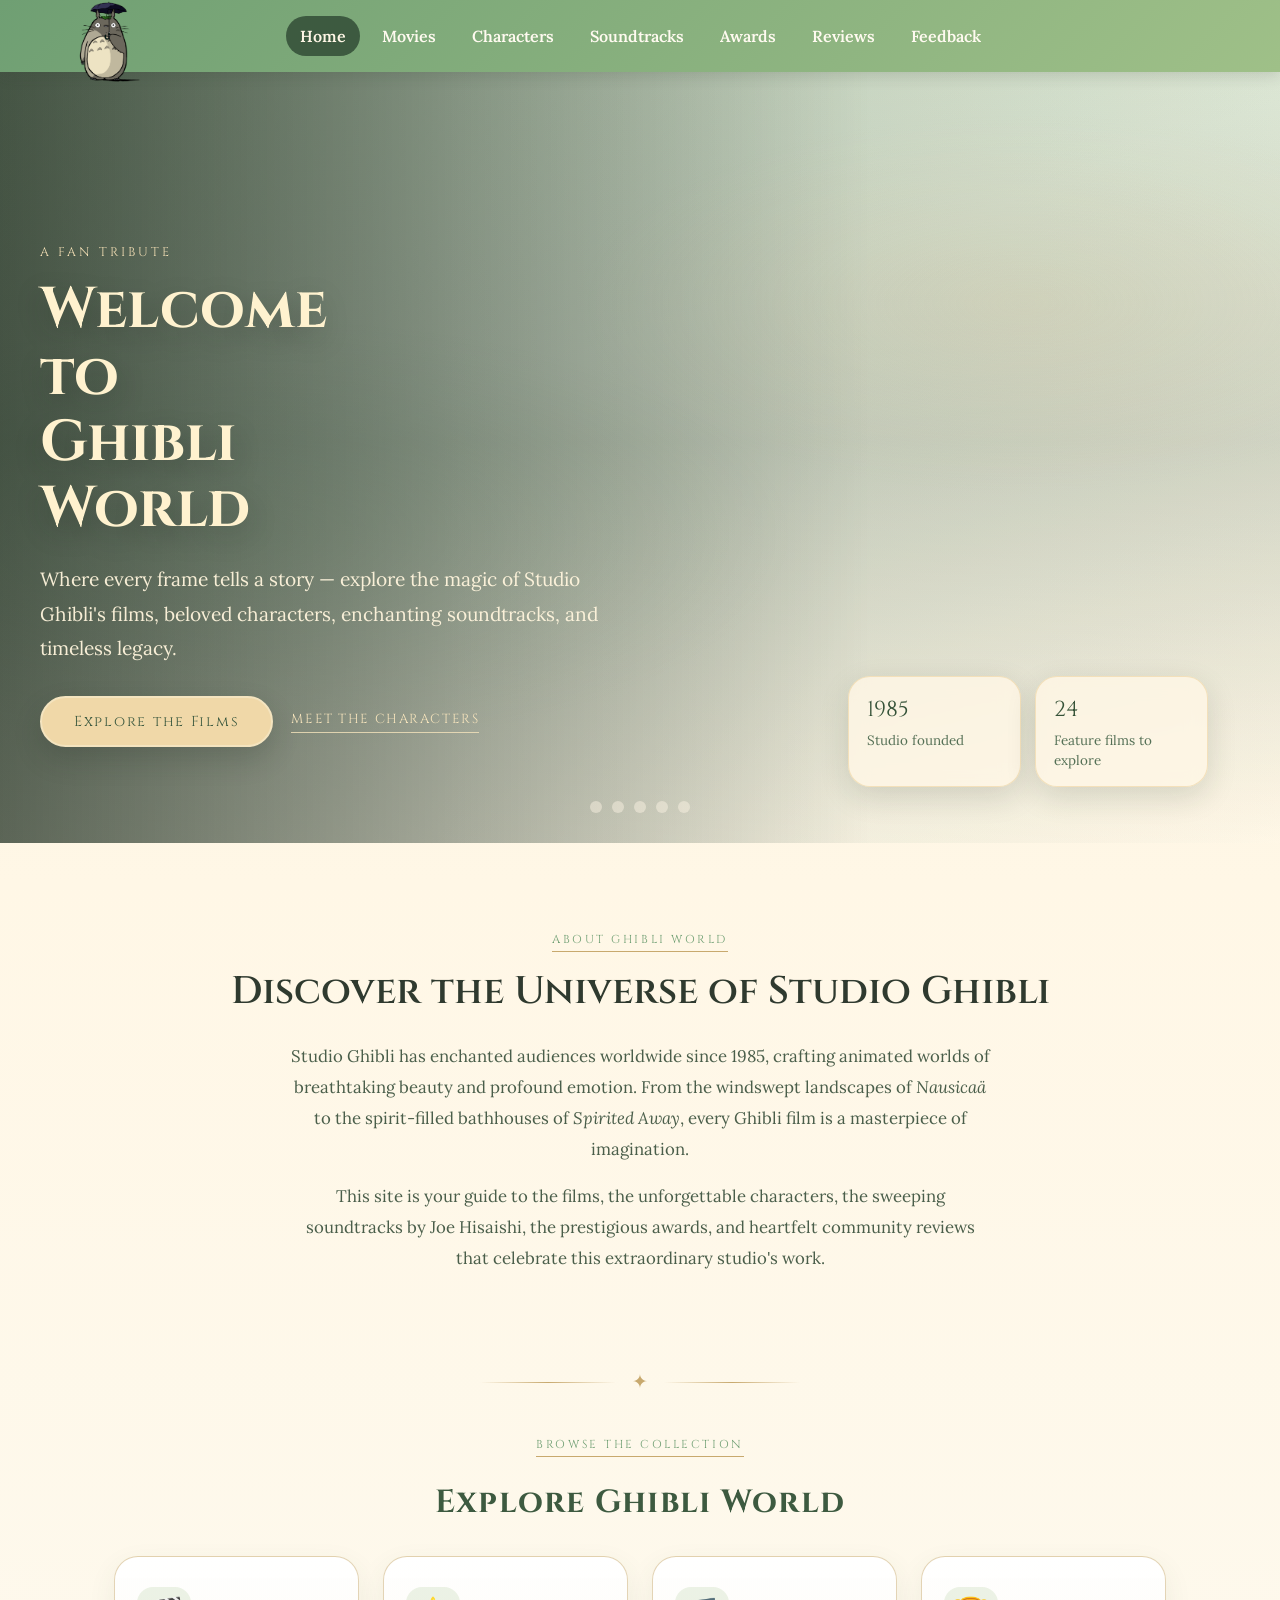
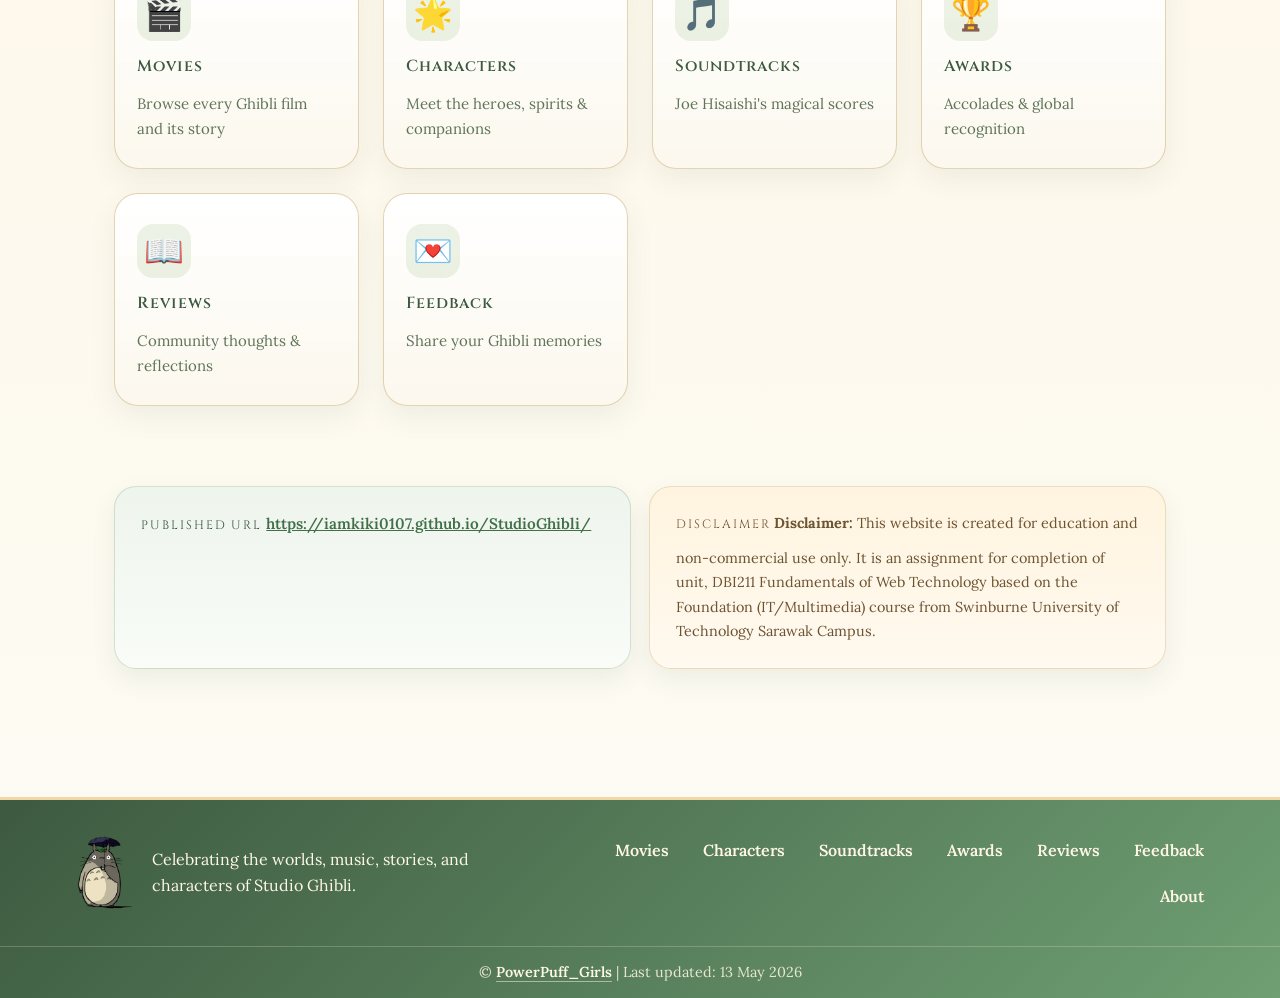
==== commit 277e5505: "Removed unnecessary fact and fixed responsive" ====
--- a/index.html
+++ b/index.html
@@ -90,10 +90,6 @@
                 <article class="hero-fact">
                     <span class="hero-fact-value">24</span>
                     <span class="hero-fact-label">Feature films to explore</span>
-                </article>
-                <article class="hero-fact">
-                    <span class="hero-fact-value">5s</span>
-                    <span class="hero-fact-label">Rotating collage moments</span>
                 </article>
             </div>
 
--- a/style/style.css
+++ b/style/style.css
@@ -484,8 +484,8 @@
     position: absolute;
     inset: 0;
     background:
-        linear-gradient(90deg, rgba(28, 41, 28, 0.62) 0%, rgba(47, 58, 47, 0.36) 34%, rgba(255, 247, 230, 0.10) 68%);
-        /* linear-gradient(to bottom, rgba(255, 247, 230, 0.06) 0%, rgba(255, 247, 230, 0.46) 58%, rgba(255, 247, 230, 0.95) 100%); */
+        linear-gradient(90deg, rgba(28, 41, 28, 0.62) 0%, rgba(47, 58, 47, 0.36) 34%, rgba(255, 247, 230, 0.10) 68%),
+        linear-gradient(to bottom, rgba(22, 34, 24, 0.08) 0%, rgba(22, 34, 24, 0.18) 48%, rgba(255, 247, 230, 0.28) 100%);
 }
 
 /* Hero text content */
@@ -583,9 +583,9 @@
     bottom: 56px;
     z-index: 2;
     display: grid;
-    grid-template-columns: repeat(3, minmax(120px, 1fr));
+    grid-template-columns: repeat(2, minmax(150px, 1fr));
     gap: 14px;
-    width: min(100%, 520px);
+    width: min(100%, 360px);
 }
 
 .hero-fact {
@@ -918,10 +918,84 @@
 
 /* ── RESPONSIVE ── */
 @media (max-width: 600px) {
+    .hero {
+        min-height: 620px;
+        padding: 104px 14px 72px;
+    }
+
     .hero-content {
         text-align: center;
     }
 
+    .hero-eyebrow {
+        font-size: 0.68rem;
+        letter-spacing: 0.2em;
+        margin-bottom: 12px;
+    }
+
+    .hero-title {
+        font-size: clamp(1.9rem, 9vw, 2.6rem);
+        line-height: 1.12;
+        margin-bottom: 16px;
+    }
+
+    .hero-subtitle {
+        font-size: 0.95rem;
+        line-height: 1.65;
+        margin-bottom: 24px;
+        max-width: 30rem;
+    }
+
+    .hero-actions {
+        flex-direction: column;
+        gap: 14px;
+        margin-bottom: 24px;
+    }
+
+    .hero-cta,
+    .hero-link {
+        width: min(100%, 280px);
+    }
+
+    .hero-cta {
+        padding: 13px 22px;
+    }
+
+    .hero-link {
+        padding-bottom: 8px;
+    }
+
+    .hero-facts {
+        position: relative;
+        right: auto;
+        bottom: auto;
+        width: min(100%, 300px);
+        gap: 10px;
+        margin: 0 auto;
+    }
+
+    .hero-fact {
+        padding: 15px 14px 14px;
+        border-radius: 18px;
+    }
+
+    .hero-fact-value {
+        font-size: 1.15rem;
+    }
+
+    .hero-fact-label {
+        font-size: 0.78rem;
+    }
+
+    .hero-dots {
+        bottom: 18px;
+        gap: 8px;
+    }
+
+    .hero-dot {
+        height: 10px;
+    }
+
     .cards-grid {
         grid-template-columns: 1fr;
     }
@@ -929,8 +1003,8 @@
 
 @media (max-width: 960px) {
     .hero {
-        min-height: 780px;
-        padding-top: 150px;
+        min-height: 740px;
+        padding-top: 138px;
     }
 
     .hero-content {
@@ -951,14 +1025,14 @@
         position: relative;
         right: auto;
         bottom: auto;
-        margin: 42px auto 0;
+        margin: 36px auto 0;
     }
 }
 
 @media (max-width: 760px) {
     .hero {
-        min-height: 700px;
-        padding: 128px 18px 82px;
+        min-height: 660px;
+        padding: 116px 18px 74px;
     }
 
     .hero-content {
@@ -970,13 +1044,13 @@
     }
 
     .hero-facts {
-        grid-template-columns: 1fr;
-        width: min(100%, 360px);
+        grid-template-columns: repeat(2, minmax(0, 1fr));
+        width: min(100%, 340px);
         gap: 12px;
     }
 
     .hero-dots {
-        bottom: 22px;
+        bottom: 20px;
     }
 
     .intro-section {
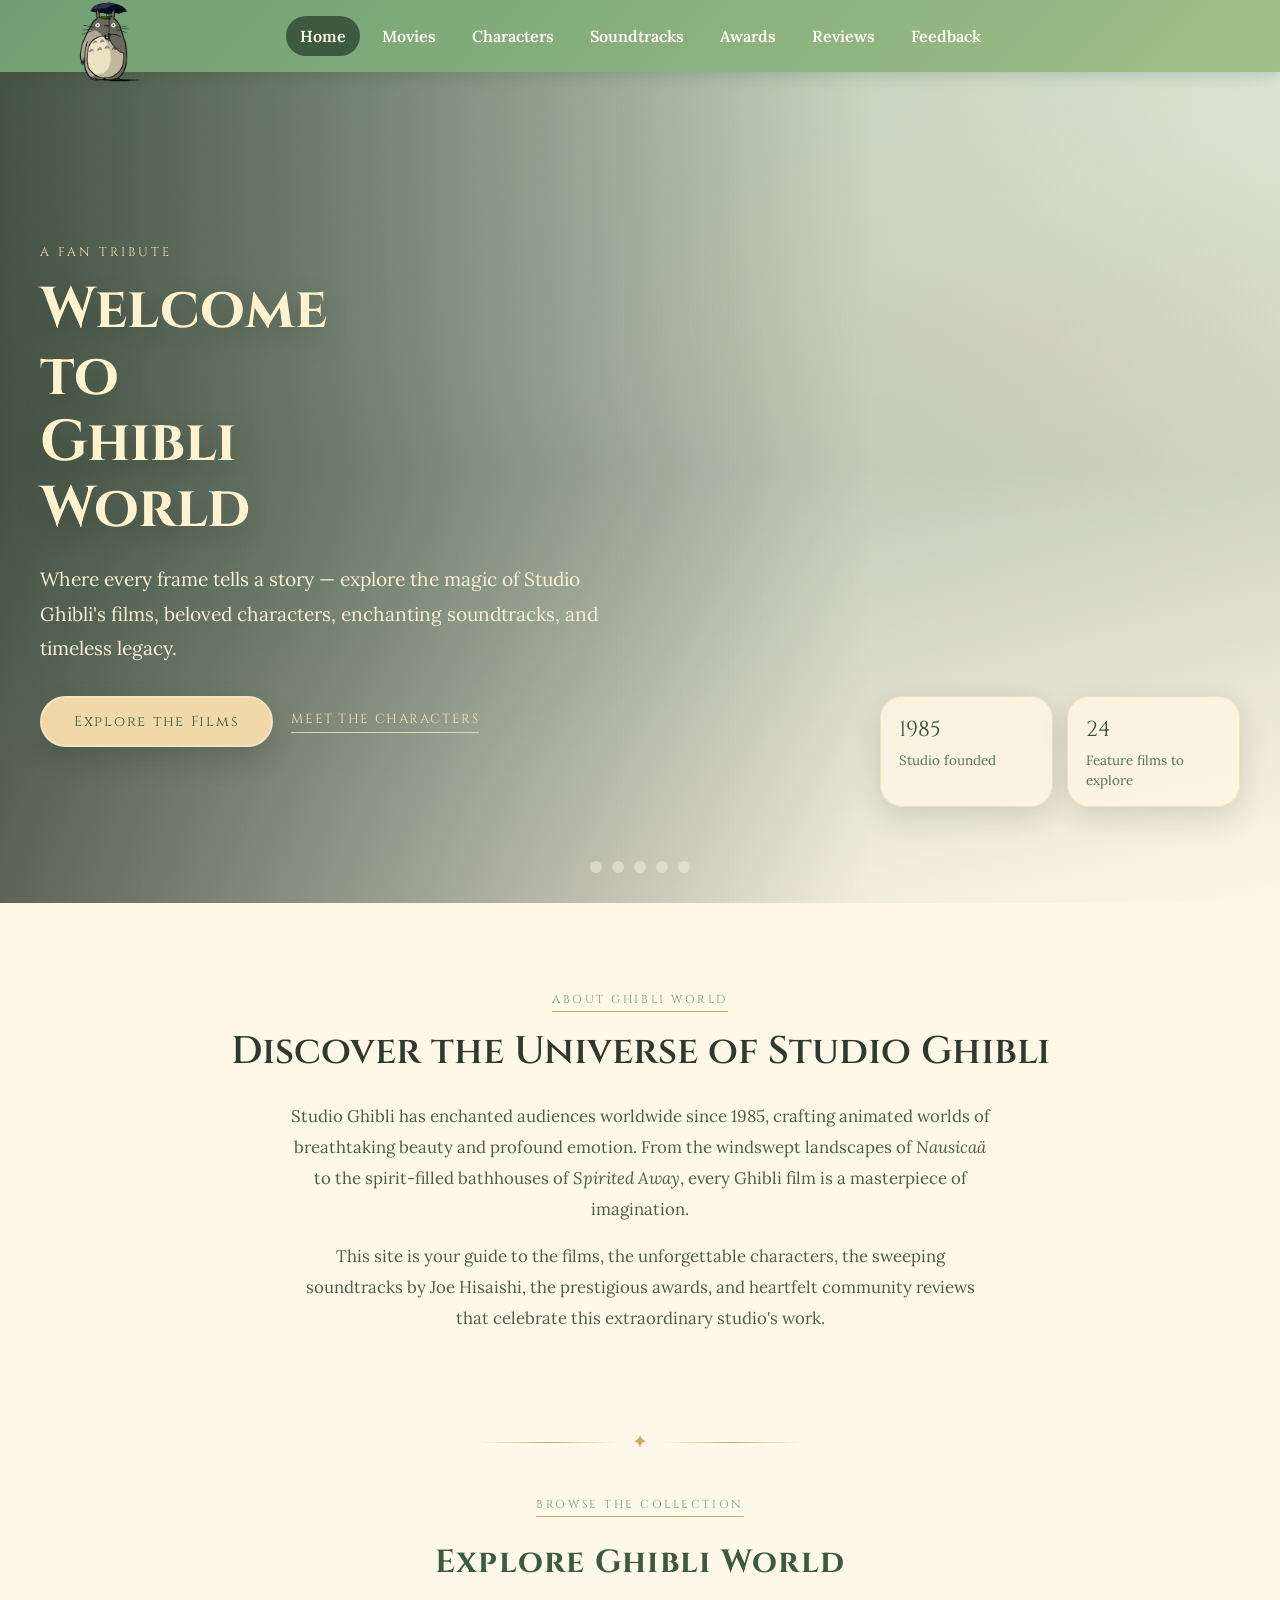
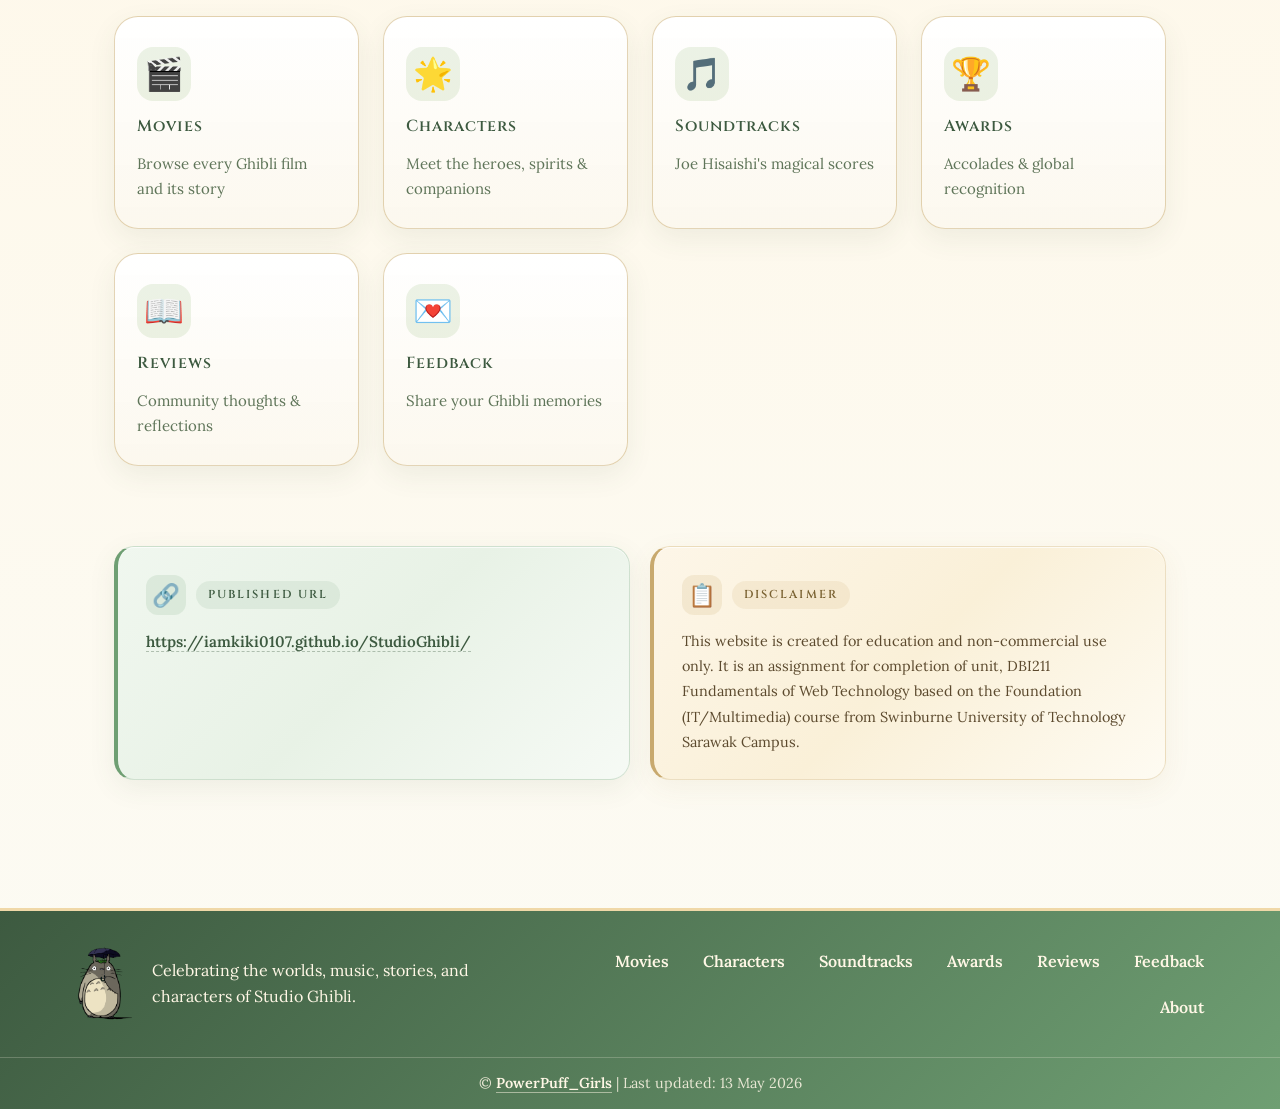
==== commit 7b2e816d: "add Google fonts and redesign notice boxes with interactive hover states" ====
--- a/index.html
+++ b/index.html
@@ -80,17 +80,17 @@
                     <a href="movies.html" class="hero-cta">Explore the Films</a>
                     <a href="characters.html" class="hero-link">Meet the Characters</a>
                 </div>
-            </div>
-
-            <div class="hero-facts" aria-label="Studio Ghibli highlights">
-                <article class="hero-fact">
-                    <span class="hero-fact-value">1985</span>
-                    <span class="hero-fact-label">Studio founded</span>
-                </article>
-                <article class="hero-fact">
-                    <span class="hero-fact-value">24</span>
-                    <span class="hero-fact-label">Feature films to explore</span>
-                </article>
+
+                <div class="hero-facts" aria-label="Studio Ghibli highlights">
+                    <article class="hero-fact">
+                        <span class="hero-fact-value">1985</span>
+                        <span class="hero-fact-label">Studio founded</span>
+                    </article>
+                    <article class="hero-fact">
+                        <span class="hero-fact-value">24</span>
+                        <span class="hero-fact-label">Feature films to explore</span>
+                    </article>
+                </div>
             </div>
 
             <div class="hero-dots" aria-hidden="true">
@@ -177,19 +177,28 @@
         <!-- ── NOTICE BOXES ── -->
         <section class="notice-section" aria-label="Site information">
             <div class="notice-box url">
-                <span class="notice-label">Published URL</span>
-                <a href="https://iamkiki0107.github.io/StudioGhibli/" target="_blank" rel="noopener">
-                    https://iamkiki0107.github.io/StudioGhibli/
-                </a>
+                <div class="notice-header">
+                    <span class="notice-icon">🔗</span>
+                    <span class="notice-label">Published URL</span>
+                </div>
+                <div class="notice-body">
+                    <a href="https://iamkiki0107.github.io/StudioGhibli/" target="_blank" rel="noopener">
+                        https://iamkiki0107.github.io/StudioGhibli/
+                    </a>
+                </div>
             </div>
 
             <div class="notice-box disclaimer">
-                <span class="notice-label">Disclaimer</span>
-                <strong>Disclaimer:</strong> This website is created for education and non-commercial use only. It is
-                an assignment for completion of unit, DBI211 Fundamentals of Web Technology based on the Foundation
-                (IT/Multimedia) course from Swinburne University of Technology Sarawak Campus.
-            </div>
-
+                <div class="notice-header">
+                    <span class="notice-icon">📋</span>
+                    <span class="notice-label">Disclaimer</span>
+                </div>
+                <div class="notice-body">
+                    This website is created for education and non-commercial use only. It is
+                    an assignment for completion of unit, DBI211 Fundamentals of Web Technology based on the Foundation
+                    (IT/Multimedia) course from Swinburne University of Technology Sarawak Campus.
+                </div>
+            </div>
         </section>
 
     </main>
--- a/style/style.css
+++ b/style/style.css
@@ -494,7 +494,7 @@
     z-index: 2;
     width: min(100%, 1200px);
     margin: 0 auto;
-    padding: 0;
+    padding: 0 0 60px;
     text-align: left;
     color: var(--cream);
     animation: fadeUp 0.9s ease both;
@@ -579,8 +579,8 @@
 
 .hero-facts {
     position: absolute;
-    right: clamp(24px, 6vw, 72px);
-    bottom: 56px;
+    right: 0;
+    bottom: 0;
     z-index: 2;
     display: grid;
     grid-template-columns: repeat(2, minmax(150px, 1fr));
@@ -595,6 +595,12 @@
     backdrop-filter: blur(10px);
     padding: 18px 18px 16px;
     box-shadow: 0 10px 30px rgba(27, 43, 29, 0.14);
+    transition: transform 0.25s ease, box-shadow 0.25s ease;
+}
+
+.hero-fact:hover {
+    transform: translateY(-3px);
+    box-shadow: 0 14px 36px rgba(27, 43, 29, 0.22);
 }
 
 .hero-fact-value {
@@ -809,45 +815,128 @@
     padding: 0 24px;
     display: grid;
     grid-template-columns: repeat(2, minmax(0, 1fr));
-    gap: 18px;
+    gap: 20px;
 }
 
 .notice-box {
-    border-radius: 22px;
-    padding: 24px 26px;
+    position: relative;
+    border-radius: 20px;
+    padding: 28px 28px 24px;
     font-family: 'Lora', serif;
     font-size: 0.95rem;
     line-height: 1.7;
     text-align: left;
-    box-shadow: 0 10px 24px rgba(61, 90, 64, 0.08);
+    overflow: hidden;
+    transition: transform 0.3s ease, box-shadow 0.3s ease;
+}
+
+.notice-box:hover {
+    transform: translateY(-4px);
+}
+
+/* Header row: icon + label */
+.notice-header {
+    display: flex;
+    align-items: center;
+    gap: 10px;
+    margin-bottom: 14px;
+}
+
+.notice-icon {
+    font-size: 1.4rem;
+    line-height: 1;
+    display: inline-flex;
+    align-items: center;
+    justify-content: center;
+    width: 40px;
+    height: 40px;
+    border-radius: 12px;
+    flex-shrink: 0;
 }
 
 .notice-label {
     display: inline-block;
-    margin-bottom: 10px;
     font-family: 'Cinzel', serif;
-    font-size: 0.76rem;
-    letter-spacing: 0.16em;
+    font-size: 0.72rem;
+    letter-spacing: 0.18em;
     text-transform: uppercase;
-}
-
+    font-weight: 600;
+    padding: 4px 12px;
+    border-radius: 999px;
+}
+
+.notice-body {
+    font-family: 'Lora', serif;
+    line-height: 1.75;
+}
+
+/* URL notice */
 .notice-box.url {
-    background: linear-gradient(180deg, #eef5ed 0%, #f9fcf7 100%);
-    border: 1.5px solid rgba(111, 159, 115, 0.28);
+    background: linear-gradient(135deg, #f0f7ef 0%, #e8f2e6 50%, #f6faf5 100%);
+    border: 1px solid rgba(111, 159, 115, 0.25);
+    border-left: 4px solid var(--green-mid);
     color: #315137;
+    box-shadow:
+        0 8px 28px rgba(61, 90, 64, 0.08),
+        inset 0 1px 0 rgba(255, 255, 255, 0.7);
+}
+
+.notice-box.url:hover {
+    box-shadow:
+        0 14px 36px rgba(61, 90, 64, 0.14),
+        inset 0 1px 0 rgba(255, 255, 255, 0.7);
+}
+
+.notice-box.url .notice-icon {
+    background: rgba(111, 159, 115, 0.15);
+    color: var(--green-dark);
+}
+
+.notice-box.url .notice-label {
+    background: rgba(111, 159, 115, 0.12);
+    color: var(--green-dark);
 }
 
 .notice-box.url a {
-    color: #406f48;
+    color: var(--green-dark);
     font-weight: 600;
     word-break: break-word;
-}
-
+    text-decoration: none;
+    border-bottom: 1px dashed rgba(61, 90, 64, 0.35);
+    transition: color 0.25s ease, border-color 0.25s ease;
+}
+
+.notice-box.url a:hover {
+    color: var(--green-mid);
+    border-color: var(--green-mid);
+}
+
+/* Disclaimer notice */
 .notice-box.disclaimer {
-    background: linear-gradient(180deg, #fff4df 0%, #fff9ef 100%);
-    border: 1.5px solid rgba(200, 169, 110, 0.35);
-    color: #6c5331;
+    background: linear-gradient(135deg, #fdf6e8 0%, #faf0d8 50%, #fefbf2 100%);
+    border: 1px solid rgba(200, 169, 110, 0.3);
+    border-left: 4px solid var(--gold-deep);
+    color: #5c4a2e;
     font-size: 0.9rem;
+    box-shadow:
+        0 8px 28px rgba(140, 110, 60, 0.07),
+        inset 0 1px 0 rgba(255, 255, 255, 0.7);
+}
+
+.notice-box.disclaimer:hover {
+    box-shadow:
+        0 14px 36px rgba(140, 110, 60, 0.13),
+        inset 0 1px 0 rgba(255, 255, 255, 0.7);
+}
+
+.notice-box.disclaimer .notice-icon {
+    background: rgba(200, 169, 110, 0.18);
+    color: #7a6232;
+}
+
+.notice-box.disclaimer .notice-label {
+    background: rgba(200, 169, 110, 0.15);
+    color: #7a6232;
 }
 
 /* ── ANIMATIONS ── */
@@ -919,12 +1008,13 @@
 /* ── RESPONSIVE ── */
 @media (max-width: 600px) {
     .hero {
-        min-height: 620px;
+        min-height: auto;
         padding: 104px 14px 72px;
     }
 
     .hero-content {
         text-align: center;
+        padding-bottom: 0;
     }
 
     .hero-eyebrow {
@@ -937,6 +1027,7 @@
         font-size: clamp(1.9rem, 9vw, 2.6rem);
         line-height: 1.12;
         margin-bottom: 16px;
+        max-width: none;
     }
 
     .hero-subtitle {
@@ -944,12 +1035,15 @@
         line-height: 1.65;
         margin-bottom: 24px;
         max-width: 30rem;
+        margin-left: auto;
+        margin-right: auto;
     }
 
     .hero-actions {
         flex-direction: column;
+        align-items: center;
         gap: 14px;
-        margin-bottom: 24px;
+        margin-bottom: 0;
     }
 
     .hero-cta,
@@ -971,7 +1065,7 @@
         bottom: auto;
         width: min(100%, 300px);
         gap: 10px;
-        margin: 0 auto;
+        margin: 28px auto 0;
     }
 
     .hero-fact {
@@ -999,16 +1093,26 @@
     .cards-grid {
         grid-template-columns: 1fr;
     }
+
+    .notice-section {
+        grid-template-columns: 1fr;
+        padding: 0 14px;
+    }
+
+    .notice-box {
+        padding: 22px 20px 20px;
+    }
 }
 
 @media (max-width: 960px) {
     .hero {
-        min-height: 740px;
+        min-height: auto;
         padding-top: 138px;
     }
 
     .hero-content {
         text-align: center;
+        padding-bottom: 0;
     }
 
     .hero-title,
@@ -1025,13 +1129,12 @@
         position: relative;
         right: auto;
         bottom: auto;
-        margin: 36px auto 0;
+        margin: 32px auto 0;
     }
 }
 
 @media (max-width: 760px) {
     .hero {
-        min-height: 660px;
         padding: 116px 18px 74px;
     }
 
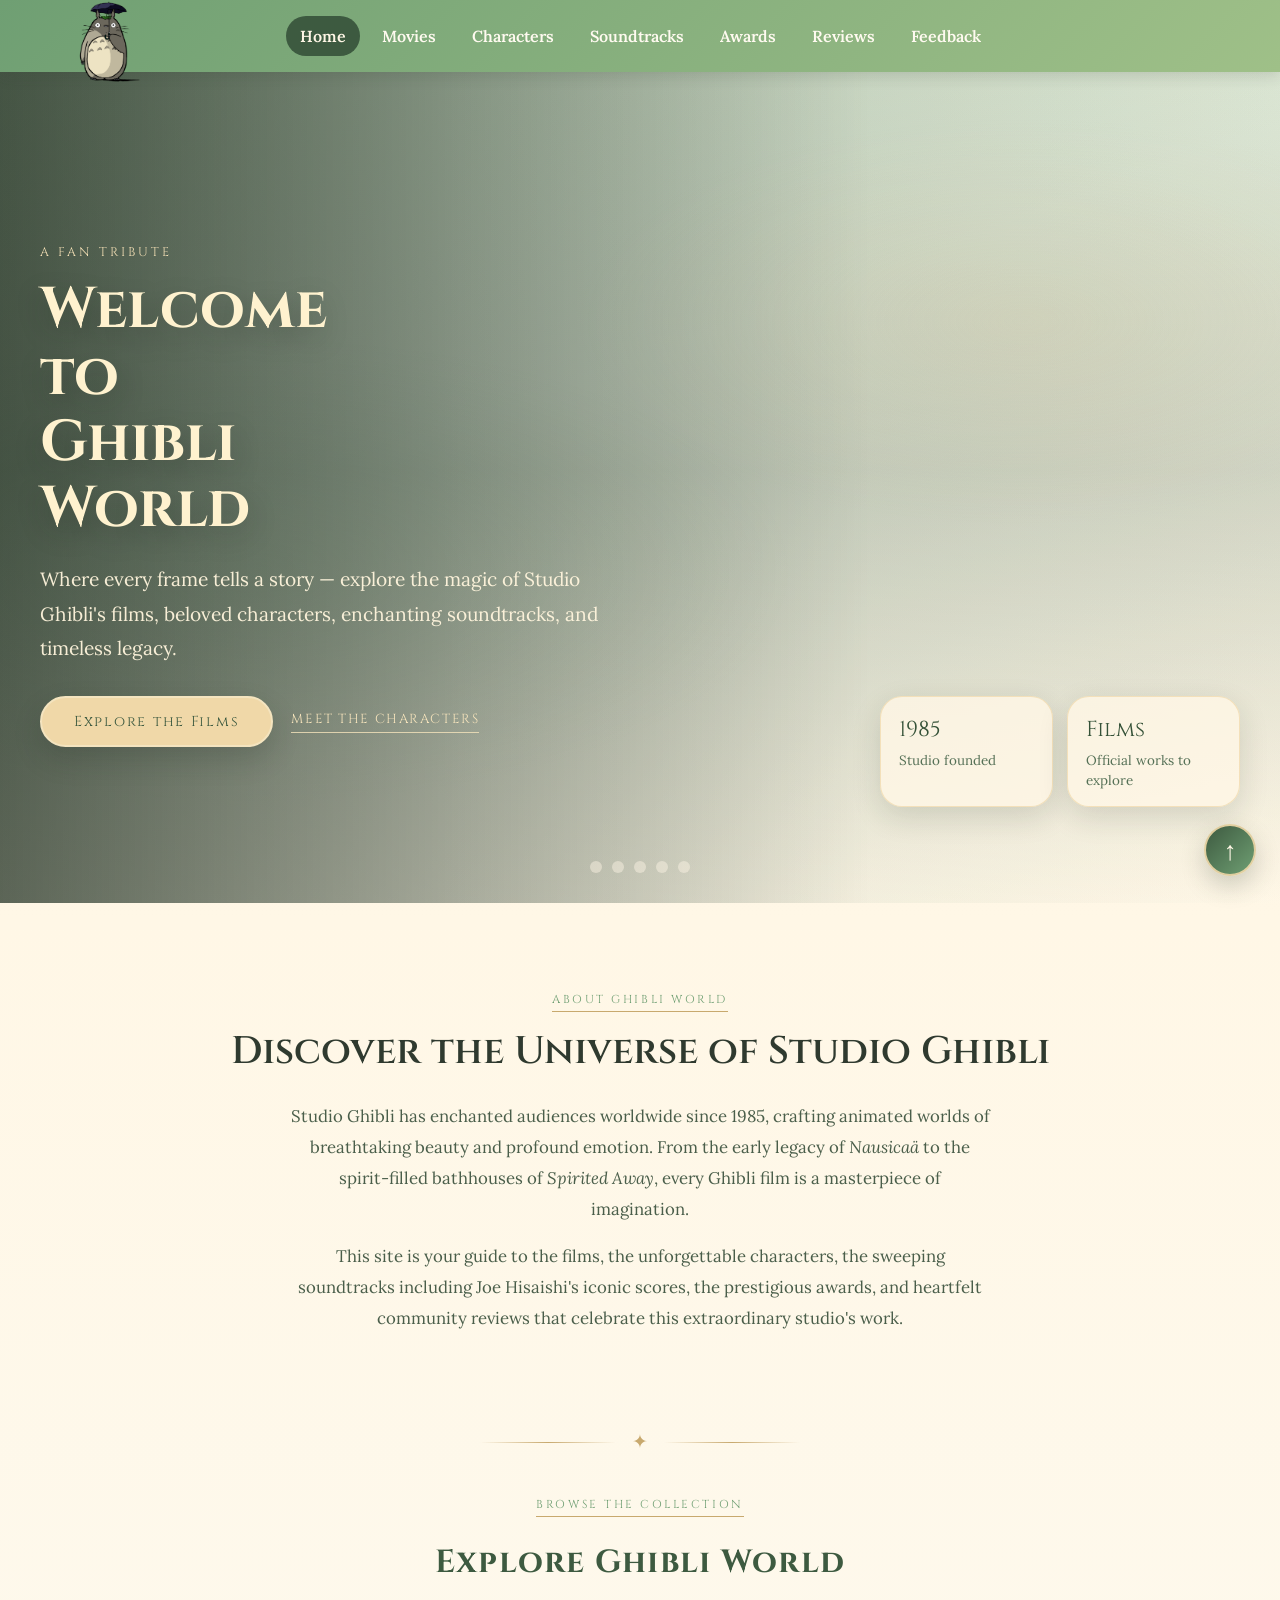
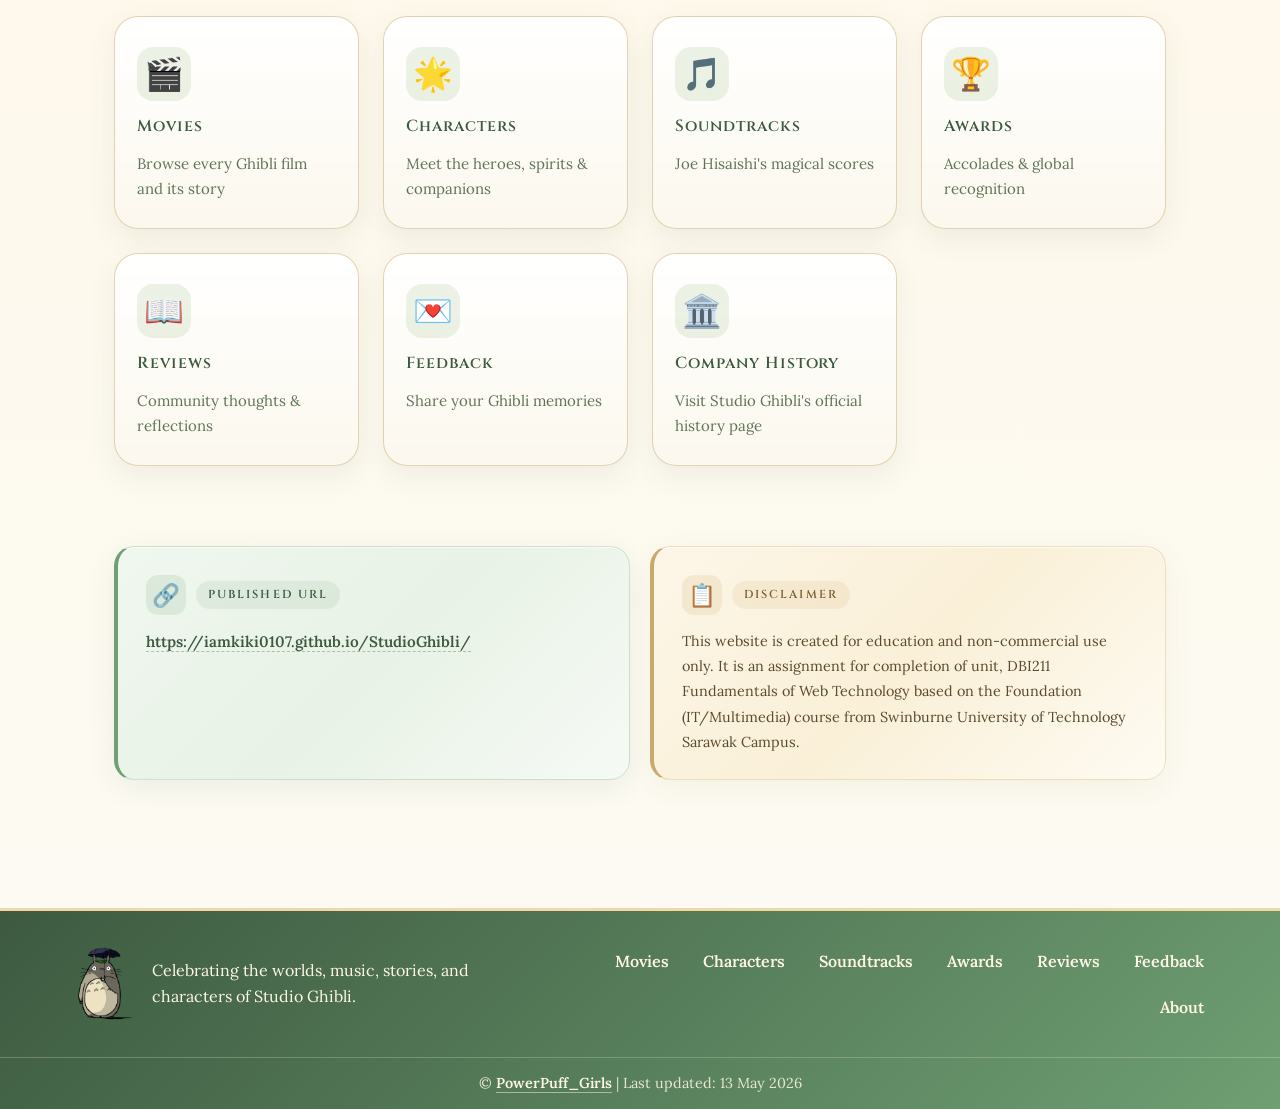
==== commit da952dea: "Created movie page" ====
--- a/index.html
+++ b/index.html
@@ -12,7 +12,7 @@
         rel="stylesheet">
 </head>
 
-<body>
+<body id="top">
     <header>
         <nav class="navbar">
             <div class="nav-container">
@@ -87,8 +87,8 @@
                         <span class="hero-fact-label">Studio founded</span>
                     </article>
                     <article class="hero-fact">
-                        <span class="hero-fact-value">24</span>
-                        <span class="hero-fact-label">Feature films to explore</span>
+                        <span class="hero-fact-value">Films</span>
+                        <span class="hero-fact-label">Official works to explore</span>
                     </article>
                 </div>
             </div>
@@ -109,12 +109,12 @@
             <h2>Discover the Universe of Studio Ghibli</h2>
             <p>
                 Studio Ghibli has enchanted audiences worldwide since 1985, crafting animated worlds of breathtaking
-                beauty and profound emotion. From the windswept landscapes of <em>Nausicaä</em> to the spirit-filled
+                beauty and profound emotion. From the early legacy of <em>Nausicaä</em> to the spirit-filled
                 bathhouses of <em>Spirited Away</em>, every Ghibli film is a masterpiece of imagination.
             </p>
             <p>
                 This site is your guide to the films, the unforgettable characters, the sweeping soundtracks
-                by Joe Hisaishi, the prestigious awards, and heartfelt community reviews that celebrate
+                including Joe Hisaishi's iconic scores, the prestigious awards, and heartfelt community reviews that celebrate
                 this extraordinary studio's work.
             </p>
         </section>
@@ -170,6 +170,12 @@
                     <span class="card-desc">Share your Ghibli memories</span>
                 </a>
 
+                <a href="https://www.ghibli.jp/history/" class="card" target="_blank" rel="noopener">
+                    <span class="card-icon">🏛️</span>
+                    <span class="card-label">Company History</span>
+                    <span class="card-desc">Visit Studio Ghibli's official history page</span>
+                </a>
+
             </div>
         </section>
 
@@ -202,6 +208,8 @@
         </section>
 
     </main>
+
+    <a href="#top" class="back-to-top" aria-label="Back to top">&#8593;</a>
 
     <footer class="site-footer">
         <div class="footer-container">
--- a/style/style.css
+++ b/style/style.css
@@ -10,7 +10,6 @@
 body {
     margin: 0;
     font-family: 'Lora', serif;
-    background-color: #fff7e6;
     color: #2f3a2f;
     min-height: 100vh;
     background:
@@ -18,6 +17,10 @@
         linear-gradient(180deg, #f7f1dd 0%, #fff7e6 34%, #fcfbf4 100%);
 }
 
+html {
+    scroll-behavior: smooth;
+}
+
 main {
     min-height: 60vh;
     overflow: hidden;
@@ -38,7 +41,6 @@
 /* Navbar background */
 .navbar {
     background: linear-gradient(135deg, #6f9f73, #9fc088);
-    /* border-bottom: 3px solid #f0d8a8; */
     box-shadow: 0 4px 14px rgba(47, 58, 47, 0.16);
 }
 
@@ -294,6 +296,36 @@
    7. FOOTER SECTION
    ========================================================= */
 
+.back-to-top {
+    position: fixed;
+    right: 24px;
+    bottom: 24px;
+    z-index: 1001;
+    display: inline-flex;
+    align-items: center;
+    justify-content: center;
+    width: 52px;
+    height: 52px;
+    border-radius: 50%;
+    text-decoration: none;
+    font-size: 1.65rem;
+    font-weight: 700;
+    line-height: 1;
+    color: #fff7e6;
+    background: linear-gradient(135deg, #3d5a40, #6f9f73);
+    border: 2px solid rgba(240, 216, 168, 0.9);
+    box-shadow: 0 10px 24px rgba(47, 58, 47, 0.22);
+    transition: transform 0.25s ease, box-shadow 0.25s ease, background 0.25s ease;
+}
+
+.back-to-top:hover,
+.back-to-top:focus-visible {
+    transform: translateY(-3px);
+    box-shadow: 0 14px 30px rgba(47, 58, 47, 0.28);
+    background: linear-gradient(135deg, #2f4631, #5c875f);
+    outline: none;
+}
+
 .site-footer {
     margin-top: 56px;
     background: linear-gradient(135deg, #3d5a40, #6f9f73);
@@ -387,6 +419,14 @@
 
 @media (max-width: 760px) {
 
+    .back-to-top {
+        right: 18px;
+        bottom: 18px;
+        width: 48px;
+        height: 48px;
+        font-size: 1.5rem;
+    }
+
     .footer-container {
         flex-direction: column;
         align-items: center;
@@ -410,10 +450,8 @@
     --green-dark: #3d5a40;
     --green-mid: #6f9f73;
     --green-light: #9fc088;
-    --gold: #f0d8a8;
     --gold-deep: #c8a96e;
     --ink: #2f3a2f;
-    --blush: #f9f0e0;
 }
 
 /* ── HERO SECTION ── */
@@ -507,7 +545,6 @@
     text-transform: uppercase;
     color: #f3dfb5;
     margin-bottom: 16px;
-    opacity: 1;
 }
 
 .hero-title {
@@ -655,24 +692,6 @@
 
 .hero-dot:nth-child(5) {
     animation-delay: 20s;
-}
-
-/* Placeholder for when no image is present */
-.hero-placeholder {
-    position: absolute;
-    inset: 0;
-    display: flex;
-    align-items: center;
-    justify-content: center;
-    background: linear-gradient(135deg, #c9dfc4 0%, #e8f5e2 50%, #d4e8ce 100%);
-}
-
-.hero-placeholder-text {
-    font-family: 'Lora', serif;
-    font-style: italic;
-    color: rgba(61, 90, 64, 0.4);
-    font-size: 1rem;
-    letter-spacing: 0.05em;
 }
 
 /* ── INTRO / ABOUT SECTION ── */
@@ -939,6 +958,642 @@
     color: #7a6232;
 }
 
+/* =========================================================
+   10. MOVIES PAGE
+   ========================================================= */
+
+#top,
+#movie-list,
+#movie-table {
+    scroll-margin-top: 110px;
+}
+
+.movies-page {
+    padding-bottom: 32px;
+}
+
+/* Page hero banner */
+.movies-hero {
+    padding: 100px 24px 32px;
+    text-align: center;
+}
+
+.movies-hero-inner {
+    max-width: 860px;
+    margin: 0 auto;
+    padding: 48px 40px;
+    text-align: center;
+    border: 1.5px solid rgba(159, 192, 136, 0.55);
+    border-radius: 32px;
+    background: linear-gradient(135deg, rgba(235, 244, 228, 0.92) 0%, rgba(255, 250, 238, 0.96) 100%);
+    box-shadow: 0 20px 40px rgba(61, 90, 64, 0.08);
+}
+
+.movies-hero h1,
+.movie-table-section h2,
+.movie-list-section h2 {
+    margin: 0;
+    font-family: 'Cinzel', serif;
+    color: var(--green-dark);
+}
+
+.movies-hero h1 {
+    font-size: clamp(2rem, 5vw, 3.1rem);
+    margin-bottom: 18px;
+}
+
+.movies-hero p {
+    max-width: 640px;
+    margin: 0 auto;
+    font-size: 1.04rem;
+    line-height: 1.85;
+    color: #4f654c;
+}
+
+/* Filmography horizontal scroll */
+.filmography-section {
+    padding: 12px 0 36px;
+}
+
+.filmography-header {
+    max-width: 1100px;
+    margin: 0 auto;
+    padding: 0 24px 20px;
+    text-align: center;
+}
+
+.filmography-header h2 {
+    margin: 0 0 8px;
+    font-family: 'Cinzel', serif;
+    font-size: clamp(1.5rem, 3.5vw, 2.2rem);
+    color: var(--green-dark);
+}
+
+.filmography-header p {
+    margin: 0;
+    color: #6a7f66;
+    font-size: 0.95rem;
+}
+
+.filmography-scroll {
+    overflow-x: auto;
+    overflow-y: hidden;
+    overscroll-behavior-x: contain;
+    padding: 8px 0 16px;
+    -webkit-overflow-scrolling: touch;
+    scroll-behavior: smooth;
+    -webkit-mask-image: linear-gradient(90deg, transparent 0, #000 5%, #000 95%, transparent 100%);
+    mask-image: linear-gradient(90deg, transparent 0, #000 5%, #000 95%, transparent 100%);
+}
+
+/* Custom scrollbar */
+.filmography-scroll::-webkit-scrollbar {
+    height: 6px;
+}
+
+.filmography-scroll::-webkit-scrollbar-track {
+    background: rgba(159, 192, 136, 0.12);
+    border-radius: 3px;
+    margin: 0 24px;
+}
+
+.filmography-scroll::-webkit-scrollbar-thumb {
+    background: rgba(111, 159, 115, 0.4);
+    border-radius: 3px;
+}
+
+.filmography-scroll::-webkit-scrollbar-thumb:hover {
+    background: rgba(111, 159, 115, 0.65);
+}
+
+.filmography-track {
+    display: flex;
+    gap: 18px;
+    padding: 4px 24px 8px;
+    width: max-content;
+}
+
+.film-card {
+    flex: 0 0 180px;
+    border-radius: 16px;
+    overflow: hidden;
+    text-decoration: none;
+    color: inherit;
+    background: rgba(255, 255, 255, 0.95);
+    border: 1.5px solid rgba(159, 192, 136, 0.28);
+    box-shadow: 0 8px 22px rgba(61, 90, 64, 0.07);
+    transition: transform 0.3s ease, box-shadow 0.3s ease;
+    cursor: pointer;
+}
+
+.film-card:hover {
+    transform: translateY(-5px);
+    box-shadow: 0 14px 32px rgba(61, 90, 64, 0.15);
+}
+
+.film-poster {
+    position: relative;
+    overflow: hidden;
+    aspect-ratio: 2 / 3;
+    background: linear-gradient(135deg, #c9dfc4 0%, #e8f5e2 50%, #d4e8ce 100%);
+}
+
+.film-poster img {
+    width: 100%;
+    height: 100%;
+    object-fit: cover;
+    display: block;
+    transition: transform 0.4s ease;
+}
+
+.film-card:hover .film-poster img {
+    transform: scale(1.06);
+}
+
+.film-info {
+    padding: 12px 14px 14px;
+}
+
+.film-info h3 {
+    margin: 0 0 4px;
+    font-family: 'Cinzel', serif;
+    font-size: 0.82rem;
+    color: var(--green-dark);
+    letter-spacing: 0.02em;
+    line-height: 1.3;
+}
+
+.film-year {
+    font-size: 0.78rem;
+    color: #8a9e85;
+    font-weight: 600;
+    letter-spacing: 0.05em;
+}
+
+/* Quick links bar */
+.movies-quicklinks {
+    max-width: 1100px;
+    margin: -10px auto 42px;
+    padding: 0 24px;
+}
+
+.quicklinks-container {
+    padding: 0;
+}
+
+.quicklinks-nav {
+    display: grid;
+    grid-template-columns: repeat(3, minmax(0, 1fr));
+    gap: 14px;
+}
+
+.quicklink-pill {
+    display: inline-flex;
+    align-items: center;
+    justify-content: space-between;
+    min-height: 58px;
+    padding: 16px 18px;
+    background: linear-gradient(180deg, rgba(255, 255, 255, 0.98) 0%, rgba(246, 250, 243, 0.98) 100%);
+    color: var(--green-dark);
+    text-decoration: none;
+    font-family: 'Cinzel', serif;
+    font-weight: 700;
+    font-size: 0.88rem;
+    letter-spacing: 0.04em;
+    border-radius: 14px;
+    border: 2px solid rgba(111, 159, 115, 0.34);
+    box-shadow: 0 10px 24px rgba(61, 90, 64, 0.1);
+    transition: transform 0.25s ease, box-shadow 0.25s ease, background 0.25s ease, color 0.25s ease, border-color 0.25s ease;
+}
+
+.quicklink-pill::after {
+    content: "\2193";
+    display: inline-flex;
+    align-items: center;
+    justify-content: center;
+    width: 28px;
+    height: 28px;
+    margin-left: 12px;
+    border-radius: 50%;
+    color: #fff7e6;
+    background: var(--green-dark);
+    font-family: 'Lora', serif;
+    font-size: 1rem;
+    line-height: 1;
+}
+
+.quicklink-pill:hover,
+.quicklink-pill:focus-visible {
+    background: var(--green-dark);
+    color: #fff7e6;
+    transform: translateY(-4px);
+    box-shadow: 0 16px 32px rgba(61, 90, 64, 0.18);
+    border-color: var(--green-dark);
+    outline: none;
+}
+
+.quicklink-pill:hover::after,
+.quicklink-pill:focus-visible::after {
+    color: var(--green-dark);
+    background: #f0d8a8;
+}
+
+.section-heading {
+    max-width: 760px;
+    margin: 0 0 26px;
+}
+
+.section-heading h2 {
+    margin: 8px 0 10px;
+    font-family: 'Cinzel', serif;
+    font-size: clamp(1.4rem, 3vw, 2rem);
+    color: var(--green-dark);
+}
+
+.section-heading p {
+    margin: 0;
+    color: #5f7559;
+    font-size: 0.98rem;
+    line-height: 1.75;
+}
+
+/* Section containers */
+.movies-grid-section,
+.movie-table-section,
+.movie-list-section {
+    max-width: 1100px;
+    margin: 0 auto;
+    padding: 0 24px 40px;
+}
+
+/* Movie poster cards grid */
+.movie-cards {
+    display: grid;
+    grid-template-columns: repeat(3, minmax(0, 1fr));
+    gap: 28px;
+}
+
+.movie-card {
+    overflow: hidden;
+    border-radius: 24px;
+    background: rgba(255, 255, 255, 0.96);
+    border: 1.5px solid rgba(200, 169, 110, 0.35);
+    box-shadow: 0 12px 32px rgba(61, 90, 64, 0.08);
+    transition: transform 0.3s ease, box-shadow 0.3s ease;
+}
+
+.movie-card:hover {
+    transform: translateY(-6px);
+    box-shadow: 0 20px 44px rgba(61, 90, 64, 0.16);
+}
+
+/* Movie poster image area */
+.movie-poster {
+    position: relative;
+    overflow: hidden;
+    aspect-ratio: 2 / 3;
+    background: linear-gradient(135deg, #c9dfc4 0%, #e8f5e2 50%, #d4e8ce 100%);
+}
+
+.movie-poster img {
+    width: 100%;
+    height: 100%;
+    object-fit: cover;
+    display: block;
+    transition: transform 0.4s ease;
+}
+
+.movie-card:hover .movie-poster img {
+    transform: scale(1.05);
+}
+
+/* Card body text */
+.movie-card-body {
+    padding: 20px 22px 24px;
+}
+
+.movie-card-body h2 {
+    margin: 0 0 6px;
+    font-family: 'Cinzel', serif;
+    font-size: 1.15rem;
+    color: var(--green-dark);
+    letter-spacing: 0.02em;
+}
+
+.movie-meta {
+    margin: 0 0 10px;
+    color: #6a7f66;
+    font-size: 0.92rem;
+}
+
+.movie-details {
+    margin: 0 0 10px;
+    color: #7a6232;
+    font-size: 0.86rem;
+    font-weight: 600;
+}
+
+.movie-desc {
+    margin: 0 0 14px;
+    color: #4f654c;
+    font-size: 0.92rem;
+    line-height: 1.6;
+}
+
+.best-tag {
+    display: inline-flex;
+    align-items: center;
+    margin-bottom: 14px;
+    padding: 6px 11px;
+    border-radius: 999px;
+    color: #355238;
+    background: rgba(240, 216, 168, 0.42);
+    border: 1px solid rgba(200, 169, 110, 0.5);
+    font-size: 0.78rem;
+    font-weight: 700;
+}
+
+.movie-rating {
+    color: #c89e43;
+    font-size: 1.15rem;
+    letter-spacing: 0.1em;
+    margin-bottom: 16px;
+}
+
+.movie-actions {
+    display: grid;
+    grid-template-columns: 1fr;
+    gap: 10px;
+}
+
+.movie-actions a {
+    display: inline-flex;
+    align-items: center;
+    justify-content: center;
+    min-height: 40px;
+    padding: 10px 14px;
+    border-radius: 999px;
+    text-decoration: none;
+    font-family: 'Cinzel', serif;
+    font-size: 0.75rem;
+    font-weight: 700;
+    letter-spacing: 0.06em;
+    color: var(--green-dark);
+    background: rgba(159, 192, 136, 0.18);
+    border: 1.5px solid rgba(111, 159, 115, 0.34);
+    transition: transform 0.25s ease, background 0.25s ease, color 0.25s ease, border-color 0.25s ease;
+}
+
+.movie-actions a:hover,
+.movie-actions a:focus-visible {
+    color: #fff7e6;
+    background: var(--green-dark);
+    border-color: var(--green-dark);
+    outline: none;
+    transform: translateY(-2px);
+}
+
+.watch-note {
+    margin: 18px 0 0;
+    color: #6a7f66;
+    font-size: 0.9rem;
+    font-style: italic;
+    text-align: center;
+}
+
+/* Table section */
+.movie-table-section h2,
+.movie-list-section h2 {
+    margin-bottom: 18px;
+    font-size: clamp(1.4rem, 3vw, 2rem);
+}
+
+.table-wrap {
+    max-height: 520px;
+    overflow: auto;
+    border-radius: 22px;
+    background: linear-gradient(180deg, rgba(245, 249, 243, 0.98) 0%, rgba(255, 252, 246, 0.98) 100%);
+    border: 1.5px solid rgba(159, 192, 136, 0.3);
+    box-shadow: 0 12px 28px rgba(61, 90, 64, 0.06);
+    padding: 6px;
+}
+
+.table-wrap::-webkit-scrollbar {
+    width: 8px;
+    height: 8px;
+}
+
+.table-wrap::-webkit-scrollbar-track {
+    background: rgba(159, 192, 136, 0.12);
+    border-radius: 999px;
+}
+
+.table-wrap::-webkit-scrollbar-thumb {
+    background: rgba(111, 159, 115, 0.48);
+    border-radius: 999px;
+}
+
+.table-wrap::-webkit-scrollbar-thumb:hover {
+    background: rgba(111, 159, 115, 0.72);
+}
+
+.movie-table {
+    width: 100%;
+    border-collapse: collapse;
+    min-width: 660px;
+}
+
+.movie-table caption {
+    caption-side: top;
+    text-align: left;
+    padding: 10px 12px 14px;
+    font-style: italic;
+    color: #6a7f66;
+    font-size: 0.9rem;
+}
+
+.movie-table th,
+.movie-table td {
+    padding: 14px 16px;
+    border: 1px solid rgba(159, 192, 136, 0.2);
+    text-align: left;
+    font-size: 0.95rem;
+}
+
+.movie-table thead th {
+    position: sticky;
+    top: 0;
+    z-index: 2;
+    background: #dce9d4;
+    color: var(--green-dark);
+    font-family: 'Cinzel', serif;
+    font-size: 0.85rem;
+    letter-spacing: 0.06em;
+}
+
+.movie-table tbody th {
+    background: rgba(159, 192, 136, 0.15);
+    color: var(--green-dark);
+    font-family: 'Cinzel', serif;
+    text-align: center;
+    font-size: 0.9rem;
+    letter-spacing: 0.04em;
+}
+
+.movie-table tbody td {
+    background: rgba(255, 255, 255, 0.82);
+    color: #3d503d;
+}
+
+.movie-table tbody tr:nth-child(even) td {
+    background: rgba(245, 249, 243, 0.7);
+}
+
+.table-title-link {
+    color: var(--green-dark);
+    font-weight: 700;
+    text-decoration: none;
+    border-bottom: 1px solid rgba(61, 90, 64, 0.35);
+}
+
+.table-title-link:hover,
+.table-title-link:focus-visible {
+    color: #6f9f73;
+    border-color: #6f9f73;
+    outline: none;
+}
+
+/* Genre cards */
+.genre-grid {
+    display: grid;
+    grid-template-columns: repeat(4, minmax(0, 1fr));
+    gap: 18px;
+}
+
+.genre-card {
+    min-height: 180px;
+    padding: 24px 22px;
+    border-radius: 18px;
+    background: linear-gradient(180deg, rgba(255, 255, 255, 0.96) 0%, rgba(245, 249, 243, 0.96) 100%);
+    border: 1.5px solid rgba(159, 192, 136, 0.34);
+    box-shadow: 0 12px 28px rgba(61, 90, 64, 0.07);
+}
+
+.genre-count {
+    display: inline-flex;
+    margin-bottom: 16px;
+    padding: 5px 10px;
+    border-radius: 999px;
+    color: #6b5a32;
+    background: rgba(240, 216, 168, 0.45);
+    font-size: 0.78rem;
+    font-weight: 700;
+}
+
+.genre-card h3 {
+    margin: 0 0 12px;
+    font-family: 'Cinzel', serif;
+    color: var(--green-dark);
+    font-size: 1.05rem;
+}
+
+.genre-card p {
+    margin: 0;
+    color: #4f654c;
+    font-size: 0.92rem;
+    line-height: 1.65;
+}
+
+/* Movies page responsive */
+@media (max-width: 760px) {
+    .quicklinks-container {
+        padding: 0;
+    }
+
+    .quicklinks-nav {
+        grid-template-columns: 1fr;
+        gap: 8px;
+    }
+
+    .quicklink-pill {
+        width: 100%;
+    }
+
+    #top,
+    #movie-list,
+    #movie-table {
+        scroll-margin-top: 95px;
+    }
+
+    .movies-hero {
+        padding: 82px 18px 22px;
+    }
+
+    .movies-hero-inner {
+        padding: 34px 22px;
+        border-radius: 24px;
+    }
+
+    .movies-hero p {
+        font-size: 0.98rem;
+        line-height: 1.75;
+    }
+
+    .movies-quicklinks,
+    .movies-grid-section,
+    .movie-table-section,
+    .movie-list-section {
+        padding-left: 18px;
+        padding-right: 18px;
+    }
+
+    .movie-cards {
+        grid-template-columns: 1fr;
+        gap: 22px;
+        max-width: 400px;
+        margin: 0 auto;
+    }
+
+    .movie-card-body {
+        padding: 18px 18px 20px;
+    }
+
+    .genre-grid {
+        grid-template-columns: 1fr;
+        gap: 14px;
+    }
+
+    .genre-card {
+        min-height: auto;
+    }
+}
+
+@media (max-width: 480px) {
+    .movies-hero {
+        padding-top: 72px;
+    }
+
+    .movies-hero-inner {
+        padding: 28px 18px;
+    }
+
+    .section-heading {
+        margin-bottom: 22px;
+        text-align: left;
+    }
+
+    .movie-card-body h2 {
+        font-size: 1.06rem;
+    }
+
+    .table-wrap {
+        max-height: 430px;
+        padding: 4px;
+    }
+}
+
+
+
 /* ── ANIMATIONS ── */
 @keyframes fadeUp {
     from {
@@ -1005,16 +1660,97 @@
     }
 }
 
-/* ── RESPONSIVE ── */
-@media (max-width: 600px) {
+/* ── RESPONSIVE (largest → smallest for correct cascade) ── */
+
+/* Tablet & smaller desktops */
+@media (max-width: 960px) {
     .hero {
         min-height: auto;
-        padding: 104px 14px 72px;
+        padding-top: 138px;
+    }
+
+    /* Lighter overlay for centered-text layout */
+    .hero-overlay {
+        background:
+            linear-gradient(180deg, rgba(22, 34, 24, 0.30) 0%, rgba(28, 41, 28, 0.40) 40%, rgba(22, 34, 24, 0.25) 100%);
     }
 
     .hero-content {
         text-align: center;
         padding-bottom: 0;
+    }
+
+    .hero-title,
+    .hero-subtitle {
+        margin-left: auto;
+        margin-right: auto;
+    }
+
+    .hero-title {
+        max-width: none;
+    }
+
+    .hero-actions {
+        justify-content: center;
+    }
+
+    .hero-facts {
+        position: relative;
+        right: auto;
+        bottom: auto;
+        margin: 32px auto 0;
+    }
+}
+
+/* Small tablets & large phones */
+@media (max-width: 760px) {
+    .hero {
+        padding: 116px 18px 74px;
+    }
+
+    .hero-content {
+        width: 100%;
+    }
+
+    .hero-facts {
+        grid-template-columns: repeat(2, minmax(0, 1fr));
+        width: min(100%, 340px);
+        gap: 12px;
+    }
+
+    .hero-dots {
+        bottom: 20px;
+    }
+
+    .intro-section {
+        padding: 68px 20px 32px;
+    }
+
+    .quicklinks-section {
+        padding: 0 18px 68px;
+    }
+
+    .notice-section {
+        grid-template-columns: 1fr;
+        padding: 0 18px;
+    }
+}
+
+/* Mobile phones */
+@media (max-width: 600px) {
+    .hero {
+        padding: 104px 14px 72px;
+    }
+
+    /* Better framing of characters on portrait screens */
+    .hero-slide {
+        object-position: center 30%;
+    }
+
+    /* Slightly darker overlay for small screens */
+    .hero-overlay {
+        background:
+            linear-gradient(180deg, rgba(22, 34, 24, 0.35) 0%, rgba(28, 41, 28, 0.42) 40%, rgba(22, 34, 24, 0.30) 100%);
     }
 
     .hero-eyebrow {
@@ -1027,7 +1763,6 @@
         font-size: clamp(1.9rem, 9vw, 2.6rem);
         line-height: 1.12;
         margin-bottom: 16px;
-        max-width: none;
     }
 
     .hero-subtitle {
@@ -1035,8 +1770,6 @@
         line-height: 1.65;
         margin-bottom: 24px;
         max-width: 30rem;
-        margin-left: auto;
-        margin-right: auto;
     }
 
     .hero-actions {
@@ -1060,9 +1793,6 @@
     }
 
     .hero-facts {
-        position: relative;
-        right: auto;
-        bottom: auto;
         width: min(100%, 300px);
         gap: 10px;
         margin: 28px auto 0;
@@ -1095,7 +1825,6 @@
     }
 
     .notice-section {
-        grid-template-columns: 1fr;
         padding: 0 14px;
     }
 
@@ -1104,68 +1833,12 @@
     }
 }
 
-@media (max-width: 960px) {
-    .hero {
-        min-height: auto;
-        padding-top: 138px;
-    }
-
-    .hero-content {
-        text-align: center;
-        padding-bottom: 0;
-    }
-
-    .hero-title,
-    .hero-subtitle {
-        margin-left: auto;
-        margin-right: auto;
-    }
-
-    .hero-actions {
-        justify-content: center;
-    }
-
-    .hero-facts {
-        position: relative;
-        right: auto;
-        bottom: auto;
-        margin: 32px auto 0;
-    }
-}
-
-@media (max-width: 760px) {
-    .hero {
-        padding: 116px 18px 74px;
-    }
-
-    .hero-content {
-        width: 100%;
-    }
-
-    .hero-title {
-        max-width: none;
-    }
-
-    .hero-facts {
-        grid-template-columns: repeat(2, minmax(0, 1fr));
-        width: min(100%, 340px);
-        gap: 12px;
-    }
-
-    .hero-dots {
-        bottom: 20px;
-    }
-
-    .intro-section {
-        padding: 68px 20px 32px;
-    }
-
-    .quicklinks-section {
-        padding: 0 18px 68px;
-    }
-
-    .notice-section {
-        grid-template-columns: 1fr;
-        padding: 0 18px;
-    }
-}
+@media (max-width: 480px) {
+    .back-to-top {
+        right: 14px;
+        bottom: 14px;
+        width: 44px;
+        height: 44px;
+        font-size: 1.35rem;
+    }
+}
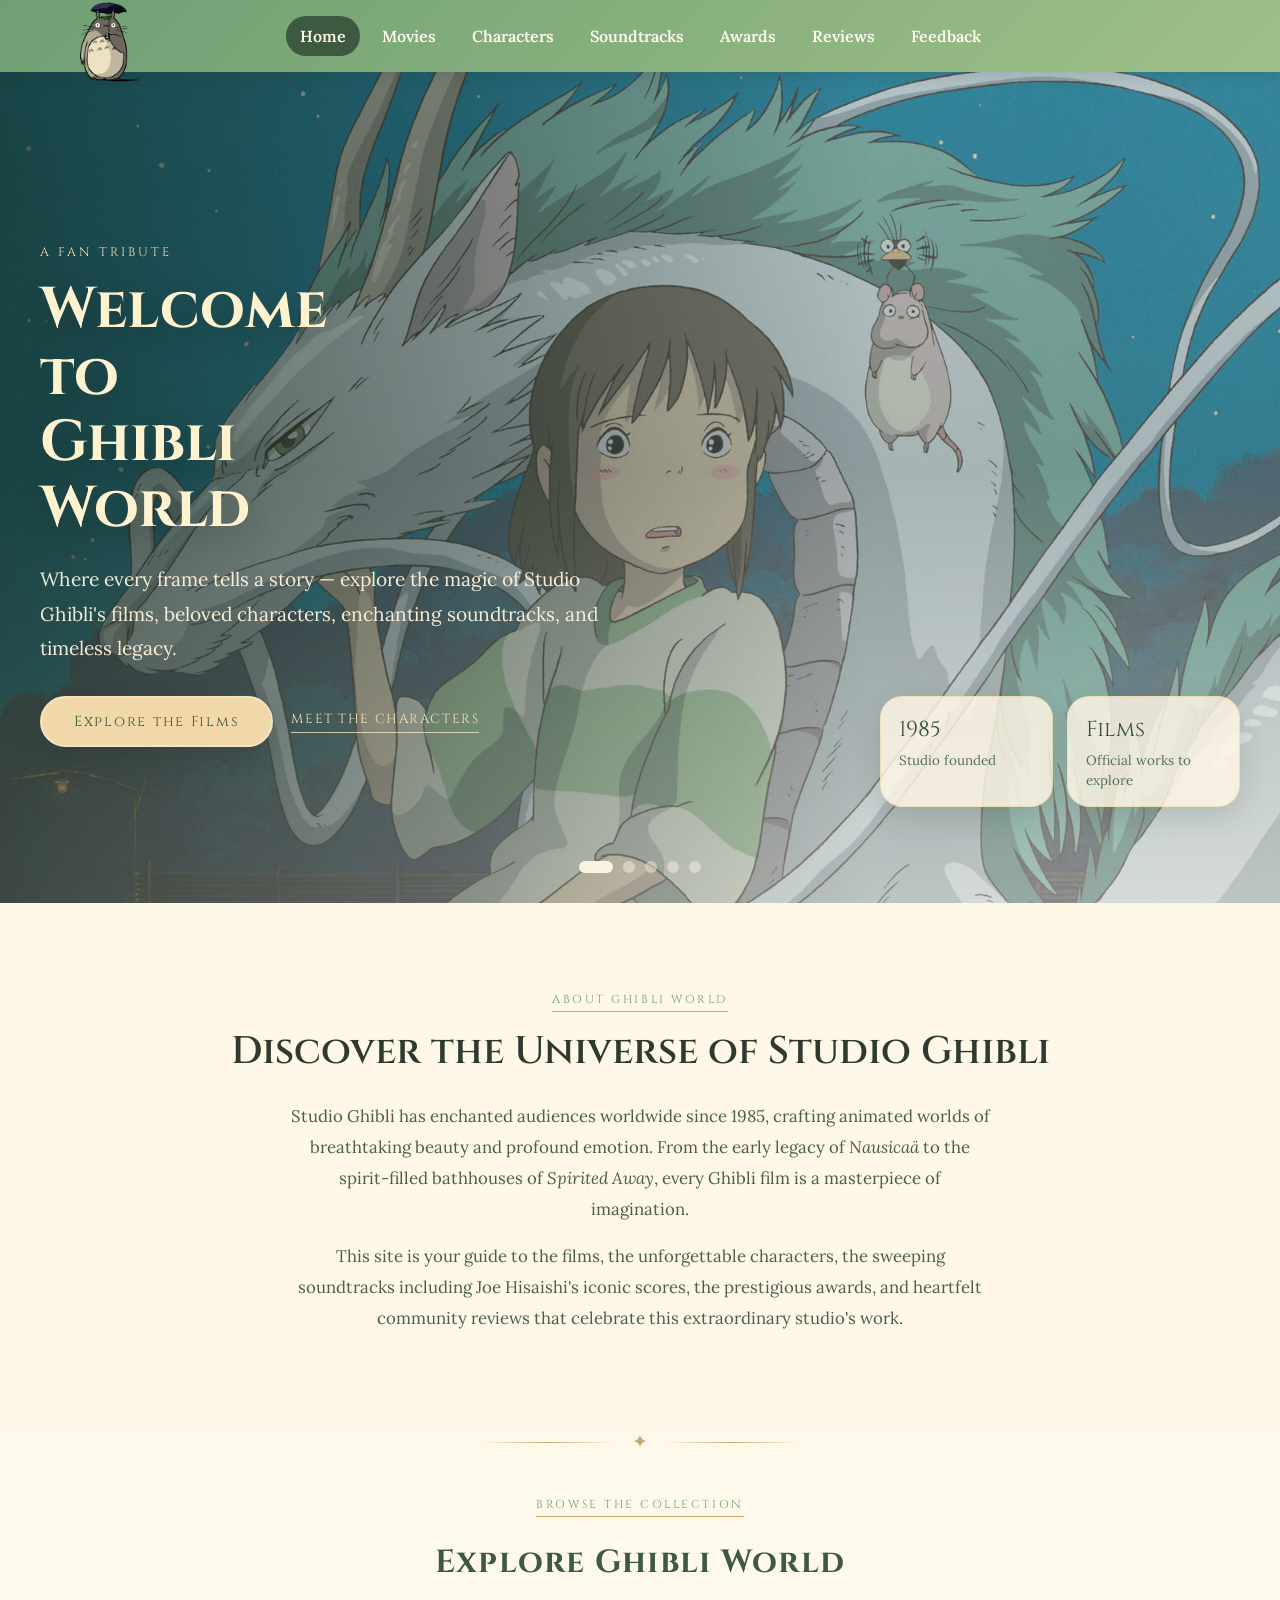
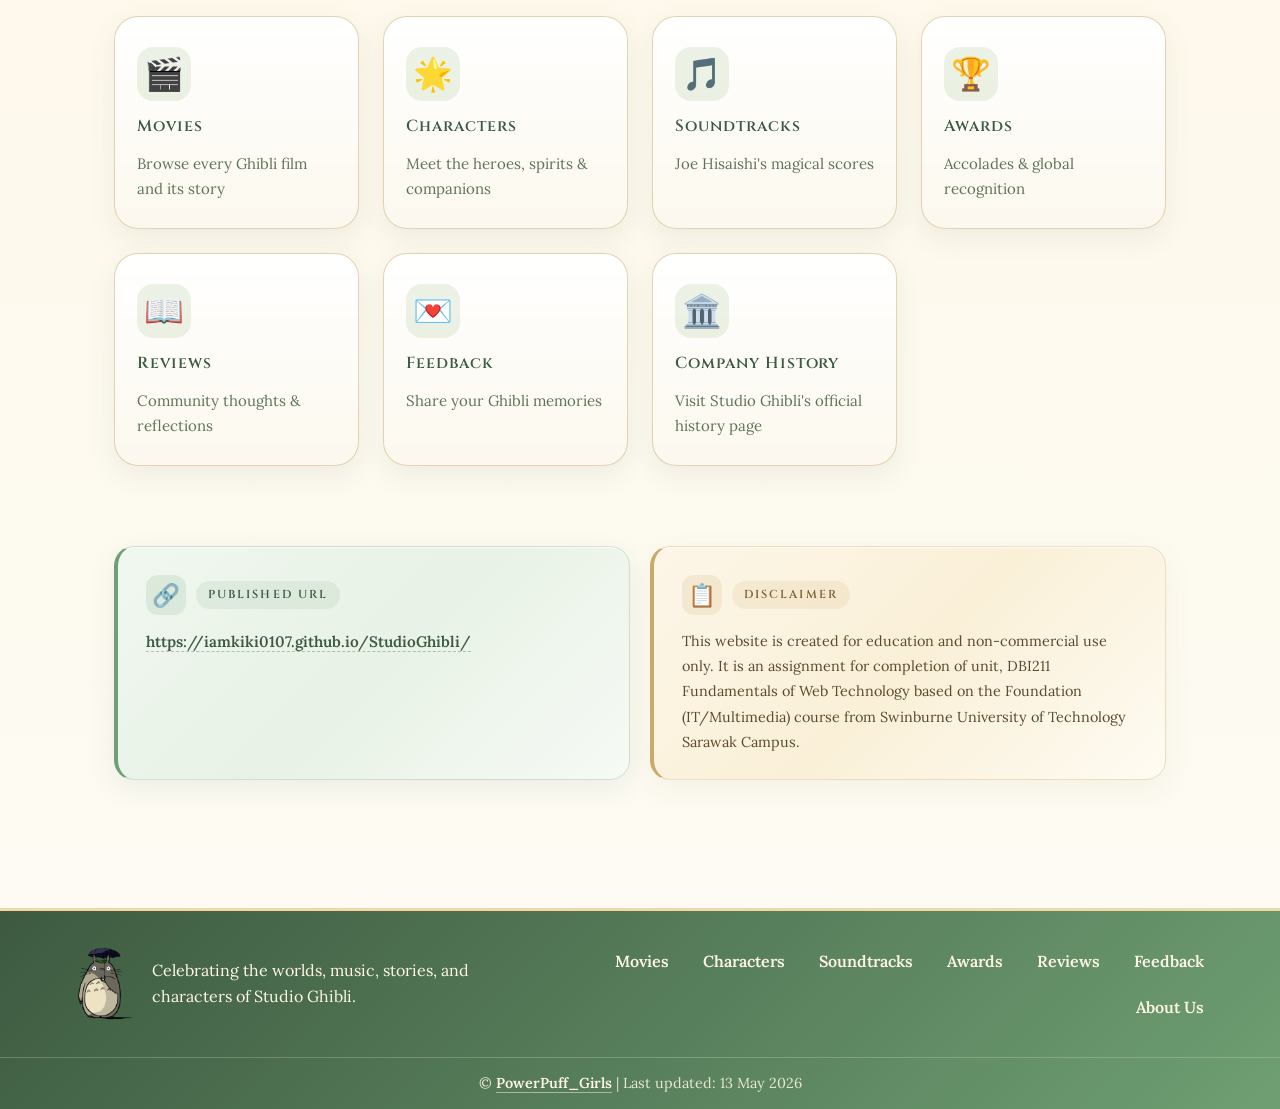
==== commit d450f94e: "Designed initial About us page" ====
--- a/index.html
+++ b/index.html
@@ -55,7 +55,7 @@
         <!-- ── HERO BANNER ── -->
         <section class="hero" aria-label="Hero banner">
             <div class="hero-image-wrap" aria-hidden="true">
-                <img class="hero-slide" src="assets/images/hero-collage/Ghibli-hero-collage-1.jpg"
+                <img class="hero-slide is-active" src="assets/images/hero-collage/Ghibli-hero-collage-1.jpg"
                     alt="Studio Ghibli collage featuring iconic scenes">
                 <img class="hero-slide" src="assets/images/hero-collage/Ghibli-hero-collage-2.jpg"
                     alt="Studio Ghibli collage featuring beloved characters">
@@ -94,7 +94,7 @@
             </div>
 
             <div class="hero-dots" aria-hidden="true">
-                <span class="hero-dot"></span>
+                <span class="hero-dot is-active"></span>
                 <span class="hero-dot"></span>
                 <span class="hero-dot"></span>
                 <span class="hero-dot"></span>
@@ -225,7 +225,7 @@
                 <a href="awards.html">Awards</a>
                 <a href="reviews.html">Reviews</a>
                 <a href="feedback.html">Feedback</a>
-                <a href="about.html">About</a>
+                <a href="about.html">About Us</a>
             </div>
         </div>
 
@@ -233,6 +233,7 @@
             <p>&copy; <a href="about.html">PowerPuff_Girls</a> | Last updated: 13 May 2026</p>
         </div>
     </footer>
+    <script src="scripts/main.js" defer></script>
 </body>
 
 </html>
--- a/style/style.css
+++ b/style/style.css
@@ -314,8 +314,17 @@
     color: #fff7e6;
     background: linear-gradient(135deg, #3d5a40, #6f9f73);
     border: 2px solid rgba(240, 216, 168, 0.9);
+    opacity: 0;
+    pointer-events: none;
+    transform: translateY(12px);
     box-shadow: 0 10px 24px rgba(47, 58, 47, 0.22);
-    transition: transform 0.25s ease, box-shadow 0.25s ease, background 0.25s ease;
+    transition: opacity 0.25s ease, transform 0.25s ease, box-shadow 0.25s ease, background 0.25s ease;
+}
+
+.back-to-top.is-visible {
+    opacity: 1;
+    pointer-events: auto;
+    transform: translateY(0);
 }
 
 .back-to-top:hover,
@@ -494,27 +503,12 @@
     object-position: center center;
     opacity: 0;
     transform: scale(1.04);
-    animation: heroSlideshow 25s infinite;
-}
-
-.hero-slide:nth-child(1) {
-    animation-delay: 0s;
-}
-
-.hero-slide:nth-child(2) {
-    animation-delay: 5s;
-}
-
-.hero-slide:nth-child(3) {
-    animation-delay: 10s;
-}
-
-.hero-slide:nth-child(4) {
-    animation-delay: 15s;
-}
-
-.hero-slide:nth-child(5) {
-    animation-delay: 20s;
+    transition: opacity 1s ease, transform 5s ease;
+}
+
+.hero-slide.is-active {
+    opacity: 0.88;
+    transform: scale(1);
 }
 
 /* Gradient overlay so text is readable */
@@ -671,27 +665,13 @@
     height: 12px;
     border-radius: 999px;
     background: rgba(255, 247, 230, 0.45);
-    animation: heroDotPulse 25s infinite;
-}
-
-.hero-dot:nth-child(1) {
-    animation-delay: 0s;
-}
-
-.hero-dot:nth-child(2) {
-    animation-delay: 5s;
-}
-
-.hero-dot:nth-child(3) {
-    animation-delay: 10s;
-}
-
-.hero-dot:nth-child(4) {
-    animation-delay: 15s;
-}
-
-.hero-dot:nth-child(5) {
-    animation-delay: 20s;
+    border: 0;
+    transition: width 0.3s ease, background 0.3s ease;
+}
+
+.hero-dot.is-active {
+    width: 34px;
+    background: rgba(255, 247, 230, 0.95);
 }
 
 /* ── INTRO / ABOUT SECTION ── */
@@ -1504,6 +1484,110 @@
     line-height: 1.65;
 }
 
+/* =========================================================
+   11. ABOUT PAGE
+   ========================================================= */
+
+.about-page {
+    padding: 84px 24px 24px;
+}
+
+.about-hero {
+    max-width: 900px;
+    margin: 0 auto 34px;
+    text-align: center;
+}
+
+.about-hero h1 {
+    margin: 10px 0 14px;
+    font-family: 'Cinzel', serif;
+    font-size: clamp(2rem, 5vw, 3rem);
+    color: var(--green-dark);
+}
+
+.about-hero p {
+    max-width: 620px;
+    margin: 0 auto;
+    color: #4f654c;
+    font-size: 1rem;
+    line-height: 1.8;
+}
+
+.members-section {
+    display: grid;
+    grid-template-columns: 1fr;
+    gap: 24px;
+    max-width: 960px;
+    margin: 0 auto;
+}
+
+.member-card {
+    display: grid;
+    grid-template-columns: 1fr 1fr;
+    gap: 0;
+    align-items: stretch;
+    overflow: hidden;
+    min-height: 300px;
+    padding: 0;
+    border-radius: 24px;
+    background: rgba(255, 255, 255, 0.92);
+    border: 1.5px solid rgba(159, 192, 136, 0.38);
+    box-shadow: 0 12px 30px rgba(61, 90, 64, 0.08);
+}
+
+.member-photo {
+    overflow: hidden;
+    width: 100%;
+    min-height: 300px;
+    border-radius: 0;
+    background: linear-gradient(135deg, rgba(159, 192, 136, 0.22), rgba(240, 216, 168, 0.34));
+    border-right: 1.5px solid rgba(200, 169, 110, 0.42);
+}
+
+.member-photo img {
+    width: 100%;
+    height: 100%;
+    object-fit: cover;
+    display: block;
+}
+
+.member-info h2 {
+    margin: 0 0 12px;
+    font-family: 'Cinzel', serif;
+    color: var(--green-dark);
+    font-size: 1.15rem;
+}
+
+.member-info {
+    padding: 30px;
+    align-self: center;
+}
+
+.member-info p {
+    margin: 0 0 8px;
+    color: #3d503d;
+    font-size: 0.95rem;
+    line-height: 1.65;
+}
+
+.member-info p:last-child {
+    margin-bottom: 0;
+}
+
+.member-info a {
+    color: var(--green-dark);
+    font-weight: 700;
+    text-decoration: none;
+    border-bottom: 1px solid rgba(61, 90, 64, 0.35);
+}
+
+.member-info a:hover,
+.member-info a:focus-visible {
+    color: #6f9f73;
+    border-color: #6f9f73;
+    outline: none;
+}
+
 /* Movies page responsive */
 @media (max-width: 760px) {
     .quicklinks-container {
@@ -1566,6 +1650,25 @@
     .genre-card {
         min-height: auto;
     }
+
+    .about-page {
+        padding: 68px 18px 12px;
+    }
+
+    .members-section {
+        grid-template-columns: 1fr;
+    }
+
+    .member-card {
+        grid-template-columns: 1fr;
+        min-height: auto;
+    }
+
+    .member-photo {
+        min-height: 260px;
+        border-right: 0;
+        border-bottom: 1.5px solid rgba(200, 169, 110, 0.42);
+    }
 }
 
 @media (max-width: 480px) {
@@ -1589,6 +1692,11 @@
     .table-wrap {
         max-height: 430px;
         padding: 4px;
+    }
+
+    .member-info {
+        padding: 24px 20px;
+        text-align: center;
     }
 }
 
@@ -1604,59 +1712,6 @@
     to {
         opacity: 1;
         transform: translateY(0);
-    }
-}
-
-@keyframes heroSlideshow {
-    0% {
-        opacity: 0;
-        transform: scale(1.05);
-    }
-
-    4% {
-        opacity: 0.88;
-    }
-
-    20% {
-        opacity: 0.88;
-        transform: scale(1);
-    }
-
-    24% {
-        opacity: 0;
-        transform: scale(1.02);
-    }
-
-    100% {
-        opacity: 0;
-        transform: scale(1.02);
-    }
-}
-
-@keyframes heroDotPulse {
-    0% {
-        width: 12px;
-        background: rgba(255, 247, 230, 0.45);
-    }
-
-    4% {
-        width: 34px;
-        background: rgba(255, 247, 230, 0.95);
-    }
-
-    20% {
-        width: 34px;
-        background: rgba(255, 247, 230, 0.95);
-    }
-
-    24% {
-        width: 12px;
-        background: rgba(255, 247, 230, 0.45);
-    }
-
-    100% {
-        width: 12px;
-        background: rgba(255, 247, 230, 0.45);
     }
 }
 
